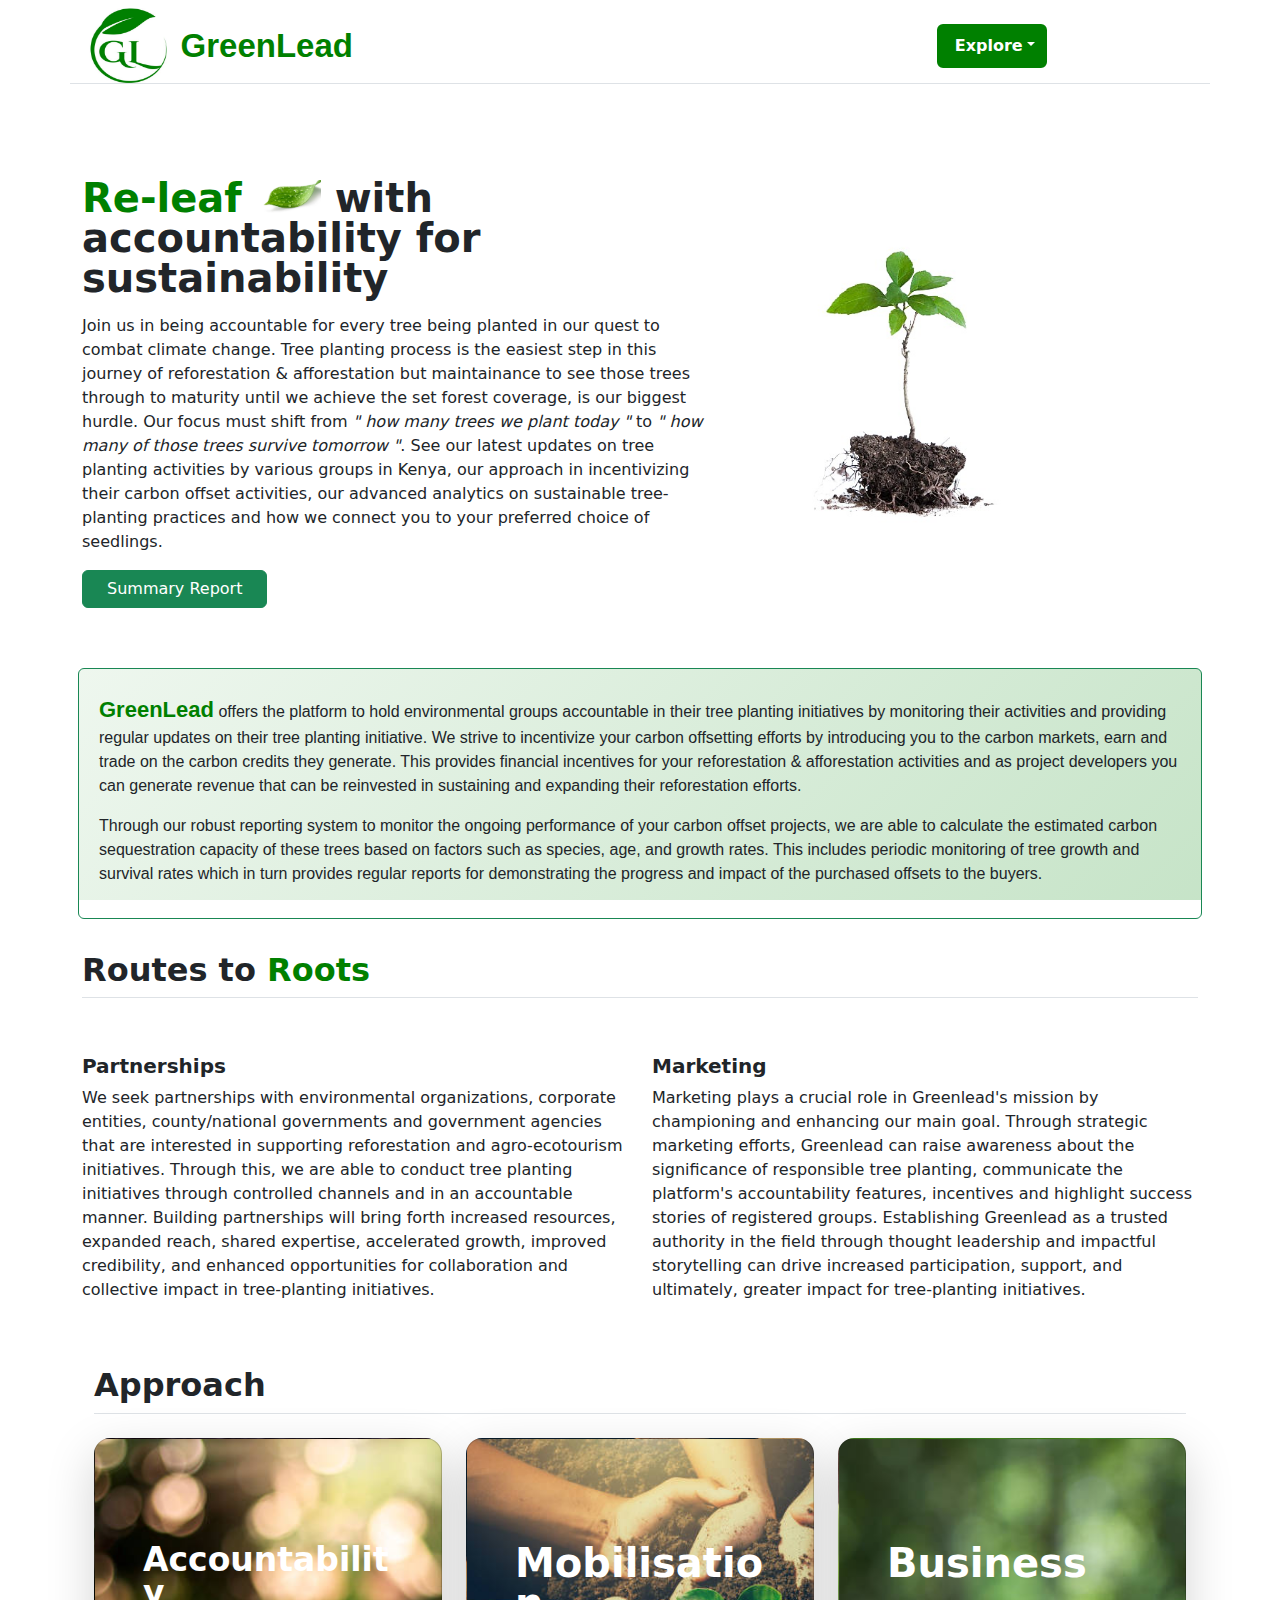
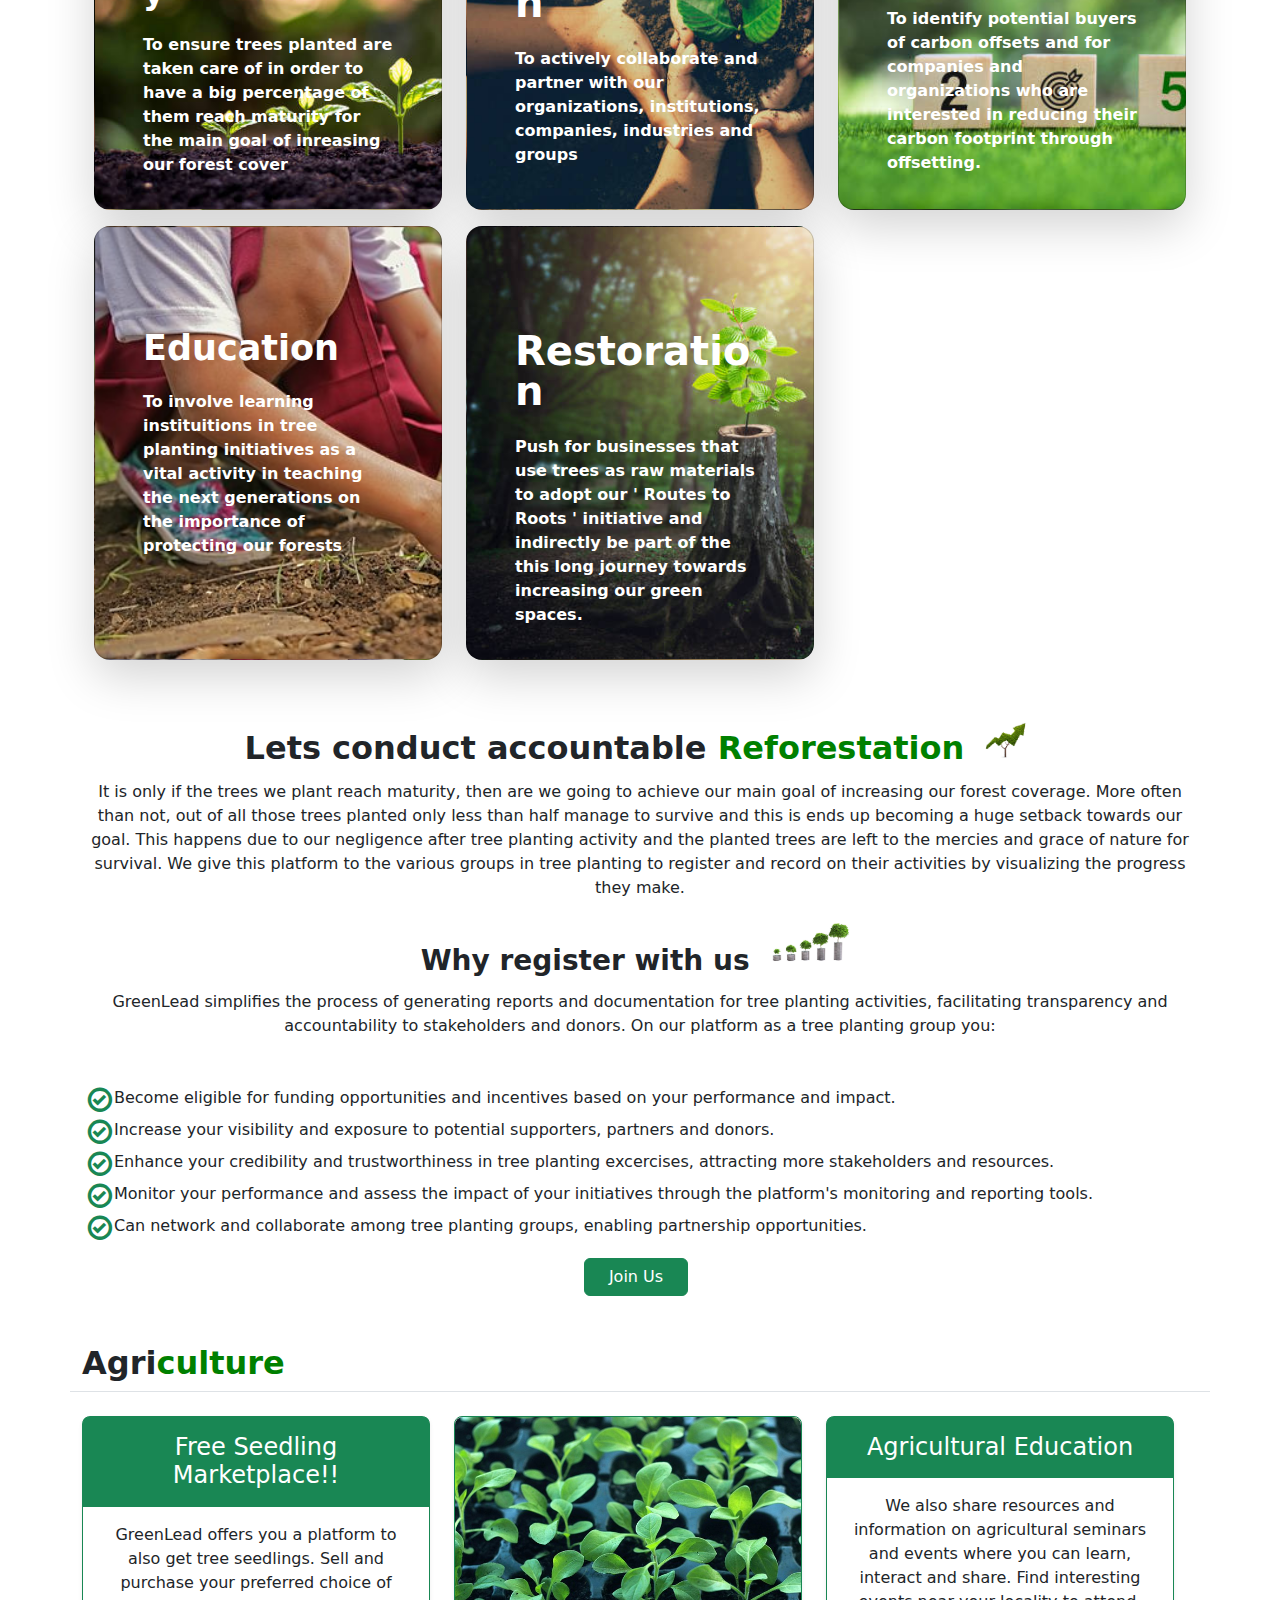
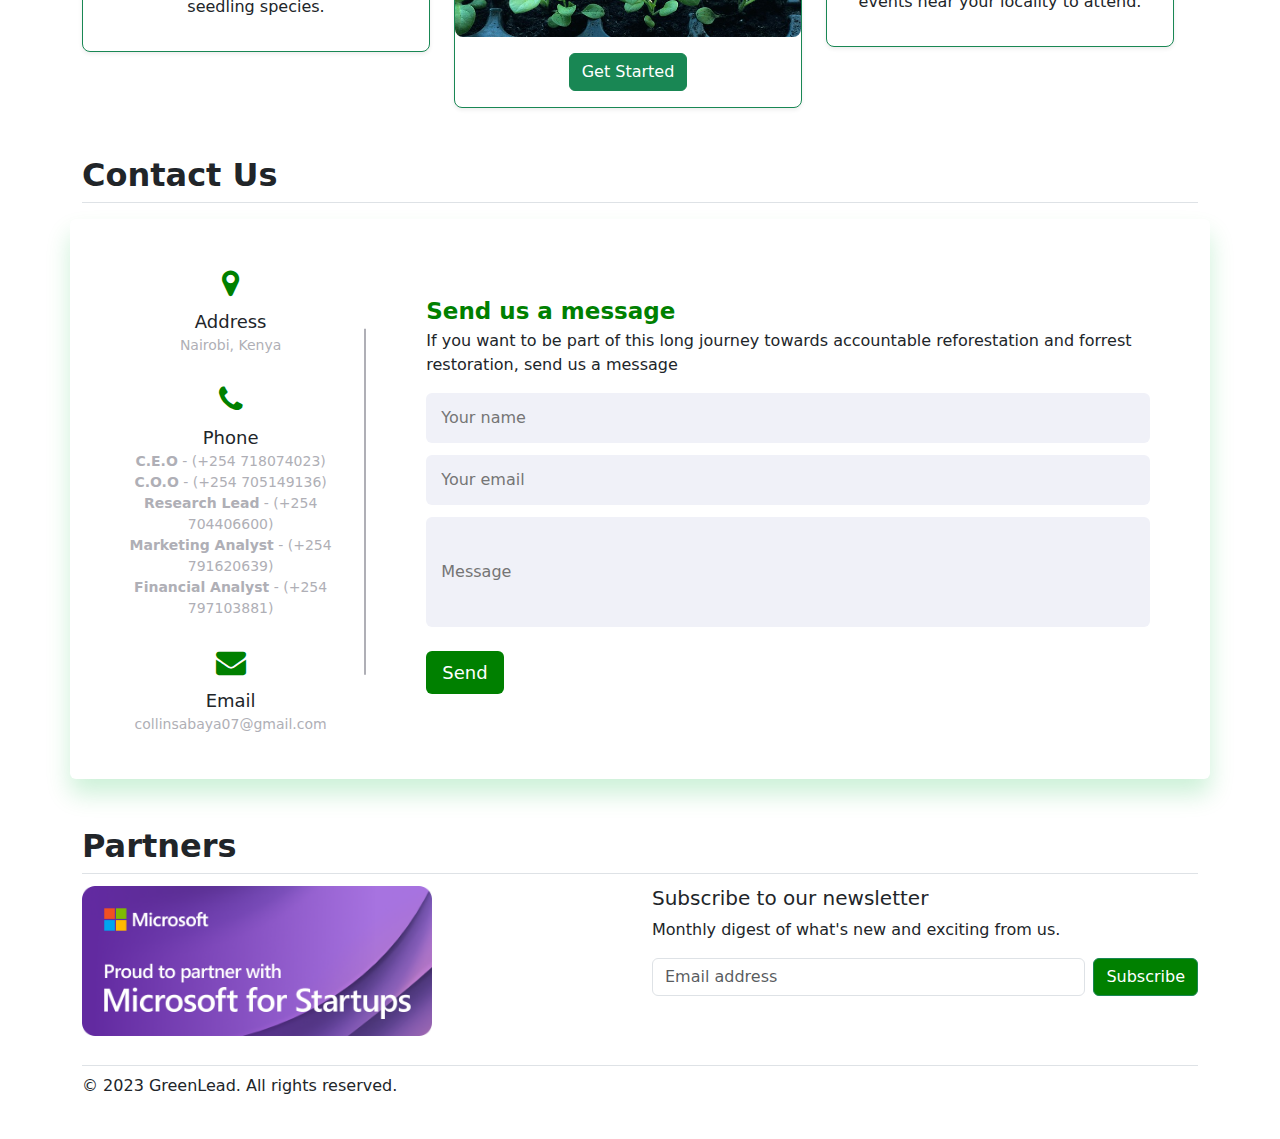
==== index.html @ 0a277303 "farmers section" ====
<!DOCTYPE html>
<html lang="en">
<head>
    <meta charset="UTF-8">
    <meta http-equiv="X-UA-Compatible" content="IE=edge">
    <meta name="viewport" content="width=device-width, initial-scale=1.0">
    <title> Green Space </title>
    <link href="index.css" rel="stylesheet">
    <link href="https://cdn.jsdelivr.net/npm/bootstrap@5.3.0-alpha1/dist/css/bootstrap.min.css" rel="stylesheet" >
    <link href='https://unpkg.com/boxicons@2.1.4/css/boxicons.min.css' rel='stylesheet'>
    <link rel="stylesheet" href="https://cdnjs.cloudflare.com/ajax/libs/font-awesome/4.7.0/css/font-awesome.min.css">
   

   
</head>
<body>
      
      <main>

         <!-- Navigation bar -->
         <nav class="navbar navbar-expand-lg" id="navigation" >
            <div class="container border-bottom">
              <a href="index.html" class="d-flex align-items-center col-md-3 mb-2 mb-md-0 text-dark text-decoration-none">
                <img src="img/greenlg1.jpg" alt="" class="bi me-2" width="85" height="75" role="img" >
              <span id="logo" class="">GreenLead</span>
            </a>
              
              <button style="color: green;" class="navbar-toggler" type="button" data-bs-toggle="collapse" data-bs-target="#navbarColor02" aria-controls="navbarColor02" aria-expanded="false" aria-label="Toggle navigation">
                <span  class="navbar-toggler-icon"></span>
              </button>
              <div class="container-fluid" >
                <div class="row">
                    <div class="col-8"></div>
    
                    <div class="col-4 navbar-collapse collapse"  id="navbarColor02">

  
                      
                      <ul class="nav nav-pills">
                        <li class="nav-item dropdown">
                          <a class="nav-link dropdown-toggle show " id="drop" data-bs-toggle="dropdown" href="#" role="button" aria-haspopup="true" aria-expanded="true">Explore</a>
                          <div id="glass" class="dropdown-menu hide" data-popper-placement="bottom-start" style="position: absolute; inset: 0px auto auto 0px; margin: 0px; transform: translate(0px, 42px); width: 200px;">
                            
                            <a class="dropdown-item" href="html/register.html">Register</a>
                            <a class="dropdown-item" href="html/login.html">Login</a>
                            
                            <a class="dropdown-item" href="html/about.html">About Us</a>
                            <a class="dropdown-item" href="html/farmers.html">Farmers' Corner</a>
                            <div class="dropdown-divider"></div>
                            <h6 id="tree">Tree planting initiative</h6>
                            <a class="dropdown-item" href="html/main.html">Project GreenLead</a>
                          </div>
                        </li>
                      </ul>
                    </div>
                </div>
               
              </div>
              
            </div>
          </nav>
    


        <!-- hero -->

        <div style="background-color: white;" id="hero" class="container col-xxl-12 mt-3">
            <div class="row flex-lg-row-reverse align-items-center g-5 py-5">
              <div class="col-10 col-sm-8 col-lg-5">
                <img src="img/tree14-removebg-preview.jpg" class="d-block mx-lg-auto img-fluid" alt="" width="800" height="750" loading="lazy">
              </div>
              <div class="col-lg-7">
                  <h1 class=" fw-bold lh-1 mb-3"> 
                    <span class="releaf">Re-leaf</span>  <img src="img/leaff.jpg" alt="" class="bi mt-4" width="65" height="37" role="img" > with accountability for sustainability
                  </h1>
                <p >Join us in being accountable for every tree being planted in our quest to combat climate change.
                   Tree planting process is the easiest step in this journey of reforestation & afforestation but maintainance to see those trees through to maturity until
                   we achieve the set forest coverage, is our biggest hurdle. Our focus must shift from <i>" how many trees we plant today "</i> to 
                   <i>" how many of those trees survive tomorrow "</i>. See our latest updates on tree planting activities by various groups in Kenya, 
                   our approach in incentivizing their carbon offset activities, our advanced analytics on sustainable tree-planting practices and how we connect you to your preferred choice of seedlings.</p>
                <div class="d-grid gap-2 d-md-flex justify-content-md-start">
                  <a class="btn btn-success px-4 me-md-2" href="html/main.html">Summary Report</a>
                  
                </div>
                
              </div>
            </div>
          </div>

          
          <div  class="container col-xxl-12 mt-1">
            <div class="row py-3 g-2">
              <div id="wave" class="card border-success mb-3">               
                <div class="card-body">
                  <h4 id="title" class="card-title mb-2"></h4>
                  <p> <span class=" fw-bold releaf1">GreenLead</span> offers the platform to hold environmental groups accountable in their tree planting initiatives by monitoring
                    their activities and providing regular updates on their tree planting initiative. We strive to incentivize your carbon offsetting efforts by introducing you to the carbon markets, 
                    earn and trade on the carbon credits they generate. This provides financial incentives for your reforestation & afforestation activities and as project developers you can generate 
                    revenue that can be reinvested in sustaining and expanding their reforestation efforts.
                     
                  </p>
                  <p>Through our robust reporting system to monitor the ongoing performance of your carbon offset projects, we are able to calculate the estimated carbon sequestration capacity of these trees based on factors such as species, age, and growth rates.
                    This includes periodic monitoring of tree growth and survival rates which in turn provides regular reports for demonstrating the progress and impact of the purchased offsets to the buyers.
                  </p>
                </div>
              </div>
            </div>
          </div>


          <!-- Roots to Routes -->

          <div class="container " id="hanging-icons">
            <h2  class="pb-2 border-bottom fw-bold">Routes to <span class="root">Roots</span></h2>
            <div class="row g-4 py-5">

              <div class="col-6 align-items-start">
                <div>
                  <h3 class="fs-5 fw-bold">Partnerships</h3>
                  <p>We seek partnerships with environmental organizations, corporate entities, county/national governments and government agencies that are interested in supporting reforestation and agro-ecotourism initiatives.
                    Through this, we are able to conduct tree planting initiatives through controlled channels and in an accountable manner. 
                    Building partnerships will bring forth increased resources, expanded reach, shared expertise, accelerated growth, improved credibility, and enhanced opportunities for collaboration and collective impact in tree-planting initiatives. 
                  </p>                 
                </div>
              </div>

              <div class="col-6 align-items-start">
                <div>
                  <h3 class="fs-5 fw-bold">Marketing</h3>
                  <p>
                    Marketing plays a crucial role in Greenlead's mission by championing and enhancing our main goal. 
                    Through strategic marketing efforts, Greenlead can raise awareness about the significance of responsible tree planting, 
                    communicate the platform's accountability features, incentives and highlight success stories of registered groups.
                    Establishing Greenlead as a trusted authority in the field through thought leadership and impactful storytelling 
                    can drive increased participation, support, and ultimately, greater impact for tree-planting initiatives.
                  </p>
                </div>
              </div>


            </div>
          </div>



          <div class="container px-4 " id="custom-cards">
            <h2  class="pb-2 border-bottom fw-bold">Approach</h2>    
            <div class="row row-cols-1 row-cols-lg-3 align-items-stretch g-4 py-3">
              <div class="col">
                <div id="image1" class="card card-cover h-100 overflow-hidden text-bg-dark rounded-4 shadow-lg" >
                  <div class="d-flex flex-column h-100 p-5 pb-3 text-white text-shadow-1">
                    <h3 id="text1" class="pt-5 mt-2 mb-4 display-6 lh-1 fw-bold">Accountability</h3>
                    <p class="fw-bold">To ensure trees planted are taken care of in order to have a big percentage of them reach maturity for the main goal of inreasing our forest cover</p>
                  
                  </div>
                </div>
              </div>
        
              <div class="col">
                <div id="image2" class="card card-cover h-100  overflow-hidden text-bg-dark rounded-4 shadow-lg" >
                  <div class="d-flex flex-column h-100 p-5 pb-3 text-white text-shadow-1">
                    <h3  id="text" class="pt-5 mt-2 mb-4 display-6 lh-1 fw-bold">Mobilisation</h3>
                    <p class="fw-bold">To actively collaborate and partner with our organizations, institutions, companies, industries and groups</p>
                  </div>
                </div>
              </div>
        
              <div class="col">
                <div id="image3" class="card card-cover h-100 overflow-hidden text-bg-dark rounded-4 shadow-lg">
                  <div class="d-flex flex-column h-100 p-5 pb-3 text-shadow-1">
                    <h3 class="pt-5 mt-2 mb-4 display-6 lh-1 fw-bold">Business</h3>
                    <p class="fw-bold">To identify potential buyers of carbon offsets and for companies and organizations
                       who are interested in reducing their carbon footprint through offsetting.
                    </p>
                  </div>
                </div>
              </div>
            </div>
          </div>

          <div class="container px-4 " id="custom-cards">
            <div class="row row-cols-1 row-cols-lg-3 align-items-stretch g-4 ">
              <div class="col">
                <div id="image4" class="card card-cover h-100 overflow-hidden text-bg-dark rounded-4 shadow-lg" >
                  <div class="d-flex flex-column h-100 p-5 pb-3 text-white text-shadow-1">
                    <h3 style="font-size: 35px;" class="pt-5 mt-2 mb-4 display-6 lh-1 fw-bold">Education</h3>
                    <p  class="fw-bold">To involve learning instituitions in tree planting initiatives as a vital activity in teaching
                      the next generations on the importance of protecting our forests
                    </p>
                  </div>
                </div>
              </div>
        
              <div class="col">
                <div id="image5" class="card card-cover h-100  overflow-hidden text-bg-dark rounded-4 shadow-lg" >
                  <div class="d-flex flex-column h-100 p-5 pb-3 text-white text-shadow-1">
                    <h3  id="text" class="pt-5 mt-2 mb-4 display-6 lh-1 fw-bold">Restoration</h3>
                    <p class="fw-bold">Push for businesses that use trees as raw materials to adopt our ' Routes to Roots ' initiative and indirectly be part of the this long journey towards
                      increasing our green spaces.</p>
                  </div>
                </div>
              </div>
            </div>
          </div>

          <!-- How it Works -->
          <div style="background-color: white;" id="hero" class="container col-xxl-8 mt-2">
            <div class="row flex-lg-row-reverse align-items-center g-5 py-5">
              <div id="reforest" class="col-lg-12">
                <h2 class=" fw-bold lh-1 mb-3"> 
                     Lets conduct accountable <span class="releaf">Reforestation</span>  <img src="img/grow2.jpg" alt="" class="bi " width="60" height="47" role="img" >
                </h2>
                <p >
                  It is only if the trees we plant reach maturity, then are we going to achieve our main goal of increasing our forest coverage. More often than not, out of all those trees planted
                  only less than half manage to survive and this is ends up becoming a huge setback towards our goal. This happens due to our negligence after tree planting activity and the planted trees are left
                  to the mercies and grace of nature for survival. We give this platform to the various groups in tree planting to register and record on their activities by visualizing the progress they make.
                  
                </p> 

                <h3 class=" fw-bold lh-1 mb-3"> 
                  Why register with us<span class="releaf"></span>  <img src="img/money12.jpg" alt="" class="bi " width="100" height="57" role="img" >
               </h3>

                <p>
                  GreenLead simplifies the process of generating reports and documentation for tree planting activities, facilitating transparency and accountability to stakeholders and donors. On our platform as a tree planting group you:
                  <ul class="list-unstyled text-center mt-5">
                    <li class="d-flex m-1"><i class='bx bx-check-circle fs-3 fw-bold text-success'></i> Become eligible for funding opportunities and incentives based on your performance and impact.</li>
                    <li class="d-flex m-1"><i class='bx bx-check-circle fs-3 fw-bold text-success'></i> Increase your visibility and exposure to potential supporters, partners and donors.</li>
                    <li class="d-flex m-1"><i class='bx bx-check-circle fs-3 fw-bold text-success'></i> Enhance your credibility and trustworthiness in tree planting excercises, attracting more stakeholders and resources.</li>
                    <li class="d-flex m-1"><i class='bx bx-check-circle fs-3 fw-bold text-success'></i> Monitor your performance and assess the impact of your initiatives through the platform's monitoring and reporting tools.</li>
                    <li class="d-flex m-1"><i class='bx bx-check-circle fs-3 fw-bold text-success'></i> Can network and collaborate among tree planting groups, enabling partnership opportunities.</li>
                  </ul>
                </p>
                <div class="d-grid gap-2 d-md-flex justify-content-md-center">
                  <a class="btn btn-success px-4 me-md-2" href="html/main.html">Join Us</a>    
                </div>
              </div>
              <!-- <div class="col-10 col-sm-8 col-lg-5">
                <img src="assets/save5.jpg" class="d-block mx-lg-auto img-fluid" alt="" width="900" height="800" >
              </div> -->
            </div>
          </div>


          <div class="container">
            <div class="row">
              <h2  class="pb-2 border-bottom fw-bold">Agri<span class="root">culture</span></h2>  
              <div class="row row-cols-1 row-cols-md-3 mb-3 text-center mt-2 py-2">
                <div class="col">
                  <div class="card mb-4 rounded-3 shadow-sm border-success">
                    <div class="card-header py-3 text-bg-success border-success">
                      <h4 class="my-0 fw-normal">Free Seedling Marketplace!!</h4>
                    </div>
                    <div class="card-body">
                      <p>GreenLead offers you a platform to also get tree seedlings. Sell and purchase your preferred choice of seedling species.
                      </p>
                    </div>
                  </div>
                </div>
                <div class="col">
                  
                  <div class="card mb-4 rounded-3 shadow-sm border-success" >
                    <img src="img/sell3.jpg" class="  rounded-3" alt="" height="220px" loading="lazy">
                    <div class="card-body">
                      
                      <a href="{% url 'farmer' %}" class="btn btn-success">Get Started</a>
                    </div>
                  </div>
                  
                </div>
                <div class="col">
                  <div class="card mb-4 rounded-3 shadow-sm border-success">
                    <div class="card-header py-3 text-bg-success border-success">
                      <h4 class="my-0 fw-normal">Agricultural Education</h4>
                    </div>
                    <div class="card-body">
                      
                      <p>
                        We also share resources and information on agricultural seminars and events where
                        you can learn, interact and share. Find interesting events near your locality to attend.
                      </p>
                    </div>
                  </div>
                </div>
              </div>
            </div>
          </div>

          <div class="container">
            <h2  class="pb-2 border-bottom fw-bold">Contact Us</h2>
          </div>


          <div id="container" class="container mt-3 mb-5">
            
            <div class="content">
              <div class="left-side">
                <div class="address details">
                  <i class="fa fa-map-marker"></i>
                  <div class="topic">Address</div>
                  <div class="text-one">Nairobi, Kenya</div>
                </div>
                <div class="phone details">
                  <i class="fa fa-phone"></i>
                  <div class="topic">Phone</div>
                  <div class="text-one"><span class="fw-bold">C.E.O</span> - (+254 718074023)</div>
                  <div class="text-one"><span class="fw-bold">C.O.O</span> - (+254 705149136)</div>
                  <div class="text-one"><span class="fw-bold">Research Lead</span> - (+254 704406600)</div>
                  <div class="text-one"><span class="fw-bold">Marketing Analyst</span> - (+254 791620639)</div>
                  <div class="text-one"><span class="fw-bold">Financial Analyst</span> - (+254 797103881)</div>
                </div>
                <div class="email details"> 
                  <i class="fa fa-envelope"></i>
                  <div class="topic">Email</div>
                  <div class="text-one">collinsabaya07@gmail.com</div>
                </div>
              </div>
              <div class="right-side" >
                <div class="topic-text">Send us a message</div>
                <p>If you want to be part of this long journey towards accountable reforestation and forrest restoration,
                  send us a message
                </p>
              <form action="#">
                <div class="input-box">
                  <input type="text" placeholder="Your name">
                </div>
                <div class="input-box">
                  <input type="email" placeholder="Your email">
                </div>
                <div class="input-box message-box">
                  <input type="text" placeholder="Message ">
                </div>
                <div class="button">
                  <input type="button" value="Send" >
                </div>
              </form>
            </div>
            </div>
          </div>



          <!-- Footer -->

            
          <div class="container">
            <h2  class="pb-2 border-bottom fw-bold">Partners</h2>

            <footer class="py-1">
              <div class="row">
                <div class="col-6 mb-3">
                  <img src="img/MS_Startups_Celebration_Badge_Dark.png" alt="" class="img-fluid bi me-2"  role="img" width="350px" height="220px">
                </div>
          
                <div class="col-6 mb-3">
                  <form>
                    <h5>Subscribe to our newsletter</h5>
                    <p>Monthly digest of what's new and exciting from us.</p>
                    <div class="d-flex flex-column flex-sm-row w-100 gap-2">
                      <label for="newsletter1" class="visually-hidden">Email address</label>
                      <input id="newsletter1" type="text" class="form-control" placeholder="Email address">
                      <button id="subscribe" class="btn btn-success" type="button">Subscribe</button>
                    </div>
                  </form>
                </div>
          
              
          
                
              </div>
          
              <div class="d-flex flex-column flex-sm-row justify-content-between py-2 my-2 border-top">
                <p>&copy; 2023 GreenLead. All rights reserved.</p>
                <ul class="list-unstyled d-flex">
                  <li class="ms-3"><a class="link-body-emphasis" href="#"><svg class="bi" width="24" height="24"><use xlink:href="#twitter"/></svg></a></li>
                  <li class="ms-3"><a class="link-body-emphasis" href="#"><svg class="bi" width="24" height="24"><use xlink:href="#instagram"/></svg></a></li>
                  <li class="ms-3"><a class="link-body-emphasis" href="#"><svg class="bi" width="24" height="24"><use xlink:href="#facebook"/></svg></a></li>
                </ul>
              </div>
            </footer>

          </div>

        

          


      </main>
     
      <script src="https://cdn.jsdelivr.net/npm/bootstrap@5.3.0-alpha1/dist/js/bootstrap.bundle.min.js" ></script>
    <script src="index.js"></script>
</body>
</html>
---- index.css ----
.bd-placeholder-img {
    font-size: 1.125rem;
    text-anchor: middle;
    -webkit-user-select: none;
    -moz-user-select: none;
    user-select: none;
  }

  @media (min-width: 768px) {
    .bd-placeholder-img-lg {
      font-size: 3.5rem;
    }
  }

  .b-example-divider {
    height: 1rem;
    background-color: rgba(0, 0, 0, .1);
    border: solid rgba(0, 0, 0, .15);
    border-width: 1px 0;
    box-shadow: inset 0 .5em 1.5em rgba(0, 0, 0, .1), inset 0 .125em .5em rgba(0, 0, 0, .15);
  }

  .b-example-vr {
    flex-shrink: 0;
    width: 1.5rem;
    height: 100vh;
  }

  .bi {
    vertical-align: -.125em;
    fill: currentColor;
  }

  .nav-scroller {
    position: relative;
    z-index: 2;
    height: 2.75rem;
    overflow-y: hidden;
  }

  .nav-scroller .nav {
    display: flex;
    flex-wrap: nowrap;
    padding-bottom: 1rem;
    margin-top: -1px;
    overflow-x: auto;
    text-align: center;
    white-space: nowrap;
    -webkit-overflow-scrolling: touch;
  }

  #logo{
    color: #008000;
    font-weight: bolder;
    margin-left: 2%;
    font-size: 33px;
    font-family: 'Lucida Sans', 'Lucida Sans Regular', 'Lucida Grande', 'Lucida Sans Unicode', Geneva, Verdana, sans-serif;
  }




  /* Extra CSS */

  .form-control-dark {
    border-color: var(--bs-gray);
  }
  .form-control-dark:focus {
    border-color: #fff;
    box-shadow: 0 0 0 .25rem rgba(255, 255, 255, .25);
  }
  
  .text-small {
    font-size: 85%;
  }
  
  .dropdown-toggle {
    outline: 0;
  }


  /* Hero section */

  .bd-placeholder-img {
    font-size: 1.125rem;
    text-anchor: middle;
    -webkit-user-select: none;
    -moz-user-select: none;
    user-select: none;
  }

  @media (min-width: 768px) {
    .bd-placeholder-img-lg {
      font-size: 3.5rem;
    }
  }

  .b-example-divider {
    height: 3rem;
    background-color: rgba(0, 0, 0, .1);
    border: solid rgba(0, 0, 0, .15);
    border-width: 1px 0;
    box-shadow: inset 0 .5em 1.5em rgba(0, 0, 0, .1), inset 0 .125em .5em rgba(0, 0, 0, .15);
  }

  .b-example-vr {
    flex-shrink: 0;
    width: 1.5rem;
    height: 100vh;
  }

  .bi {
    vertical-align: -.125em;
    fill: currentColor;
  }

  .nav-scroller {
    position: relative;
    z-index: 2;
    height: 2.75rem;
    overflow-y: hidden;
  }

  .nav-scroller .nav {
    display: flex;
    flex-wrap: nowrap;
    padding-bottom: 1rem;
    margin-top: -1px;
    overflow-x: auto;
    text-align: center;
    white-space: nowrap;
    -webkit-overflow-scrolling: touch;
  }
  #hero{
    background-color: rgb(252, 252, 252) ;
  }
  .releaf{
    color: green;
  }

  #title{
    text-decoration-line: underline ;
    text-decoration-color: green;
  }

  .releaf1{
    color: green;
    font-size: 22px;
  }




  /* Wave */

  #wave {
    margin: auto;
    font-family: -apple-system, BlinkMacSystemFont, sans-serif;
    overflow: auto;
    background: linear-gradient(315deg, #cadecb 3%, white 38%, #b2dab4 68%, white 98%);
    animation: gradient 10s ease infinite;
    background-size: 400% 400%;
    background-attachment: fixed;
}

@keyframes gradient {
    0% {
        background-position: 0% 0%;
    }
    50% {
        background-position: 100% 100%;
    }
    100% {
        background-position: 0% 0%;
    }
}

.wave {
    background: rgb(255 255 255 / 25%);
    border-radius: 1000% 1000% 0 0;
    position: fixed;
    width: 200%;
    height: 12em;
    animation: wave 10s -3s linear infinite;
    transform: translate3d(0, 0, 0);
    opacity: 0.8;
    bottom: 0;
    left: 0;
    z-index: -1;
}

.wave:nth-of-type(2) {
    bottom: -1.25em;
    animation: wave 18s linear reverse infinite;
    opacity: 0.8;
}

.wave:nth-of-type(3) {
    bottom: -2.5em;
    animation: wave 20s -1s reverse infinite;
    opacity: 0.9;
}

@keyframes wave {
    2% {
        transform: translateX(1);
    }

    25% {
        transform: translateX(-25%);
    }

    50% {
        transform: translateX(-50%);
    }

    75% {
        transform: translateX(-25%);
    }

    100% {
        transform: translateX(1);
    }
}


/* Cards */
#image1{
  background-image: url('img/account.jpg');
  background-size: cover;

}

#image2{
  background-image: url('img/responsible1.jpg');
  background-size: cover;

}
#image3{
  background-image: url('img/carbon5.jpg');
  background-size: cover;

}
#image4{
  background-image: url('img/kids.jpg');
  background-size: cover;
  

}
#image5{
  background-image: url('img/restore.jpg');
  background-size: cover;

}
#text1{
  color: white;
  font-size: 33px;
}
#reforest{
  text-align: center;
}



/* Toggle navbar */
#drop{
  border: 2px solid green;
  margin-left: 5%;
  min-width: 50px;
  color: white;
  background-color: green;
  font-weight: bold;
}
#glass > a{
  font-weight: bold;
 color: black;
}
#glass :hover{
  background-color: #119965;
  font-weight: bold;
  color: white;
}
#tree:hover{
  color: gray;
  background-color: white;
  font-weight: bold;
}
#tree{
  font-weight: bold;
  color: gray;
  text-decoration-style: 2px solid;
  text-decoration: 2px underline;
}



/* Routes to roots */
.root{
  color: green;
}



/* Contact form */

#container{
  width: 100%;
  background: #fff;
  border-radius: 6px;
  padding: 20px 60px 30px 40px;
  box-shadow: 0 15px 25px rgba(3, 187, 58, 0.2);
}
#container .content{
  display: flex;
  align-items: center;
  justify-content: space-between;
}
#container .content .left-side{
  width: 25%;
  height: 100%;
  display: flex;
  flex-direction: column;
  align-items: center;
  justify-content: center;
  margin-top: 15px;
  position: relative;
}
.content .left-side::before{
  content: '';
  position: absolute;
  height: 70%;
  width: 2px;
  right: -15px;
  top: 50%;
  transform: translateY(-50%);
  background: #afafb6;
}
.content .left-side .details{
  margin: 14px;
  text-align: center;
}
.content .left-side .details i{
  font-size: 30px;
  color: green;
  margin-bottom: 10px;
}
.content .left-side .details .topic{
  font-size: 18px;
  font-weight: 500;
}
.content .left-side .details .text-one,
.content .left-side .details .text-two{
  font-size: 14px;
  color: #afafb6;
}
#container .content .right-side{
  width: 75%;
  margin-left: 75px;
}
.content .right-side .topic-text{
  font-size: 23px;
  font-weight: 600;
  color: green;
}
.right-side .input-box{
  height: 50px;
  width: 100%;
  margin: 12px 0;
}
.right-side .input-box input,
.right-side .input-box textarea{
  height: 100%;
  width: 100%;
  border: none;
  outline: none;
  font-size: 16px;
  background: #F0F1F8;
  border-radius: 6px;
  padding: 0 15px;
  resize: none;
}
.right-side .message-box{
  min-height: 110px;
}
.right-side .input-box textarea{
  padding-top: 6px;
}
.right-side .button{
  display: inline-block;
  margin-top: 12px;
}
.right-side .button input[type="button"]{
  color: #fff;
  font-size: 18px;
  outline: none;
  border: none;
  padding: 8px 16px;
  border-radius: 6px;
  background: green;
  cursor: pointer;
  transition: all 0.3s ease;
}
.button input[type="button"]:hover{
  background: #5029bc;
}

@media (max-width: 950px) {
  #container{
    width: 90%;
    padding: 30px 40px 40px 35px ;
  }
  #container .content .right-side{
   width: 75%;
   margin-left: 55px;
}
}
@media (max-width: 600px) {
  #container{
    margin: 40px 0;
    margin-left: 5%;
    height: 100%;
  }
  #container .content{
    flex-direction: column-reverse;
  }
 #container .content .left-side{
   width: 100%;
   flex-direction: row;
   margin-top: 40px;
   justify-content: center;
   flex-wrap: wrap;
 }
 #container .content .left-side::before{
   display: none;
 }
 #container .content .right-side{
   width: 100%;
   margin-left: 0;
 }
}

/* footer */

#subscribe{
  background-color: green;
  
}


/* Greenlead page */
#statement{
  border: 1px solid green ;
  height: 300px;
  text-align: center;
  font-size: 20px;
  font-weight: bold;
  padding: 2%;
  box-shadow: rgb(139, 197, 139) 0px 30px 60px -4px inset, rgb(138, 190, 138) 0px 18px 36px -12px inset;
}
.specify{
  color: gold;
  font-weight: bold;
}
.specify1{
  color: rgb(153, 152, 152);
  font-weight: bold;
}
.releaf3{
  color: green;
  font-weight: bold;
}
.more-info{
  font-size: 23px;
  margin-top: 5%;
  text-align: center;
}




/* Media querries */
@media only screen and (max-width: 600px) {
  #nav-linking{
      margin-left: 0px;
      margin-top: 10%;
      
  }
  #drop{
      margin-left: 0px;
      margin-top: 10%;
      margin-bottom: 10%;
      
  }
  #hanging-icons{
    display: block;
  }

 


}
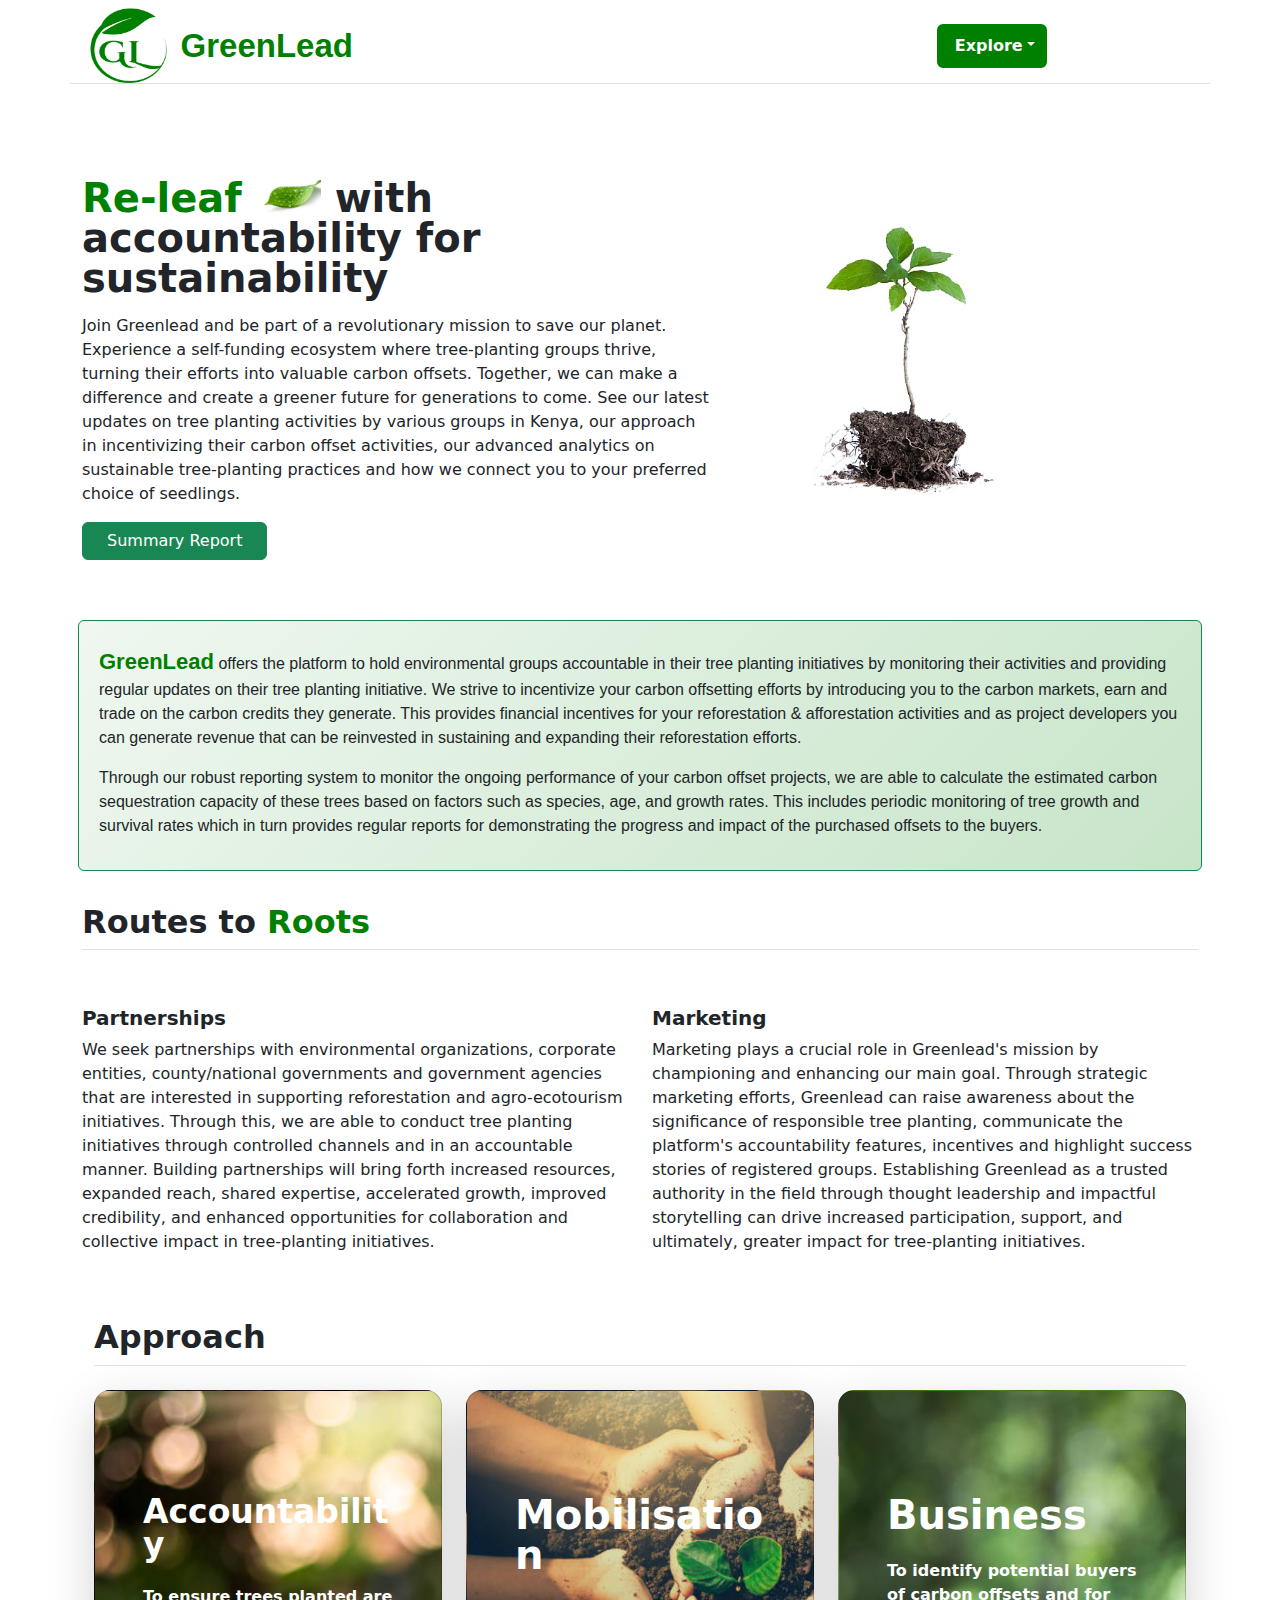
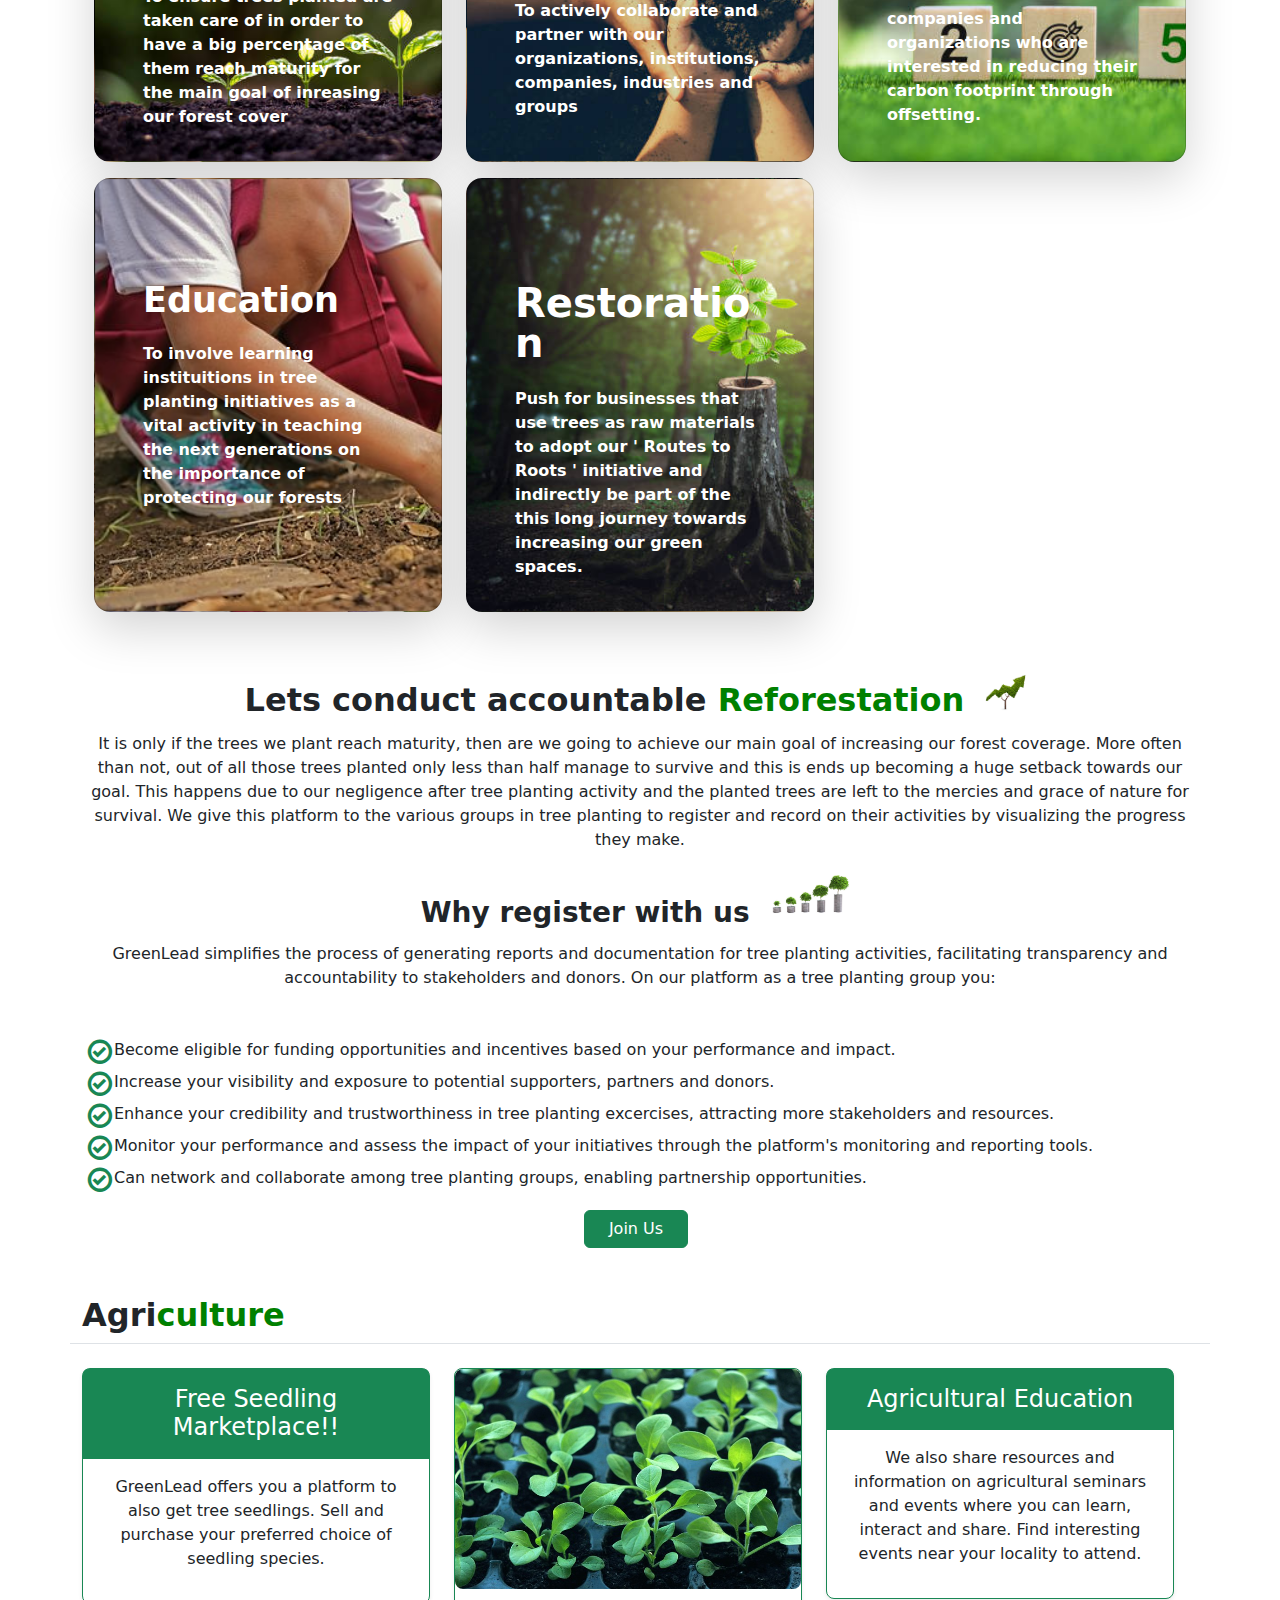
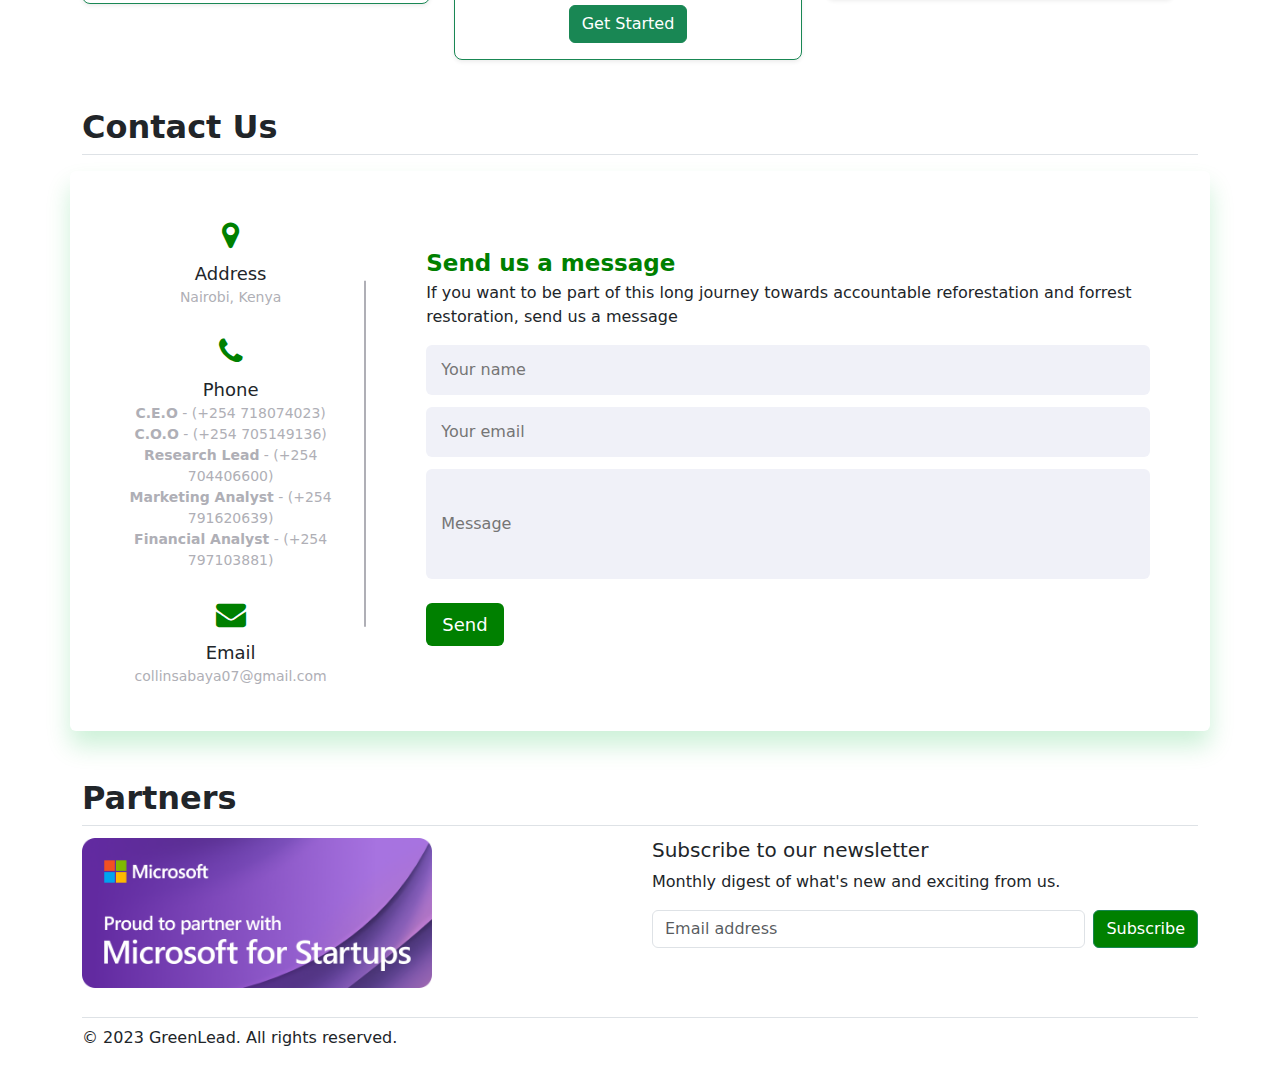
==== commit a369befc: "change hero section content" ====
--- a/index.html
+++ b/index.html
@@ -24,7 +24,7 @@
          <nav class="navbar navbar-expand-lg" id="navigation" >
             <div class="container border-bottom">
               <a href="index.html" class="d-flex align-items-center col-md-3 mb-2 mb-md-0 text-dark text-decoration-none">
-                <img src="img/greenlg1.jpg" alt="" class="bi me-2" width="85" height="75" role="img" >
+                <img id="logo-img" src="img/greenlg1.jpg" alt="" class="bi me-2" width="85" height="75" role="img" >
               <span id="logo" class="">GreenLead</span>
             </a>
               
@@ -76,11 +76,13 @@
                   <h1 class=" fw-bold lh-1 mb-3"> 
                     <span class="releaf">Re-leaf</span>  <img src="img/leaff.jpg" alt="" class="bi mt-4" width="65" height="37" role="img" > with accountability for sustainability
                   </h1>
-                <p >Join us in being accountable for every tree being planted in our quest to combat climate change.
-                   Tree planting process is the easiest step in this journey of reforestation & afforestation but maintainance to see those trees through to maturity until
-                   we achieve the set forest coverage, is our biggest hurdle. Our focus must shift from <i>" how many trees we plant today "</i> to 
-                   <i>" how many of those trees survive tomorrow "</i>. See our latest updates on tree planting activities by various groups in Kenya, 
-                   our approach in incentivizing their carbon offset activities, our advanced analytics on sustainable tree-planting practices and how we connect you to your preferred choice of seedlings.</p>
+                  <p >Join Greenlead and be part of a revolutionary mission to save our planet. Experience a self-funding ecosystem where
+                    tree-planting groups thrive, turning their efforts into valuable carbon offsets. 
+                    Together, we can make a difference and create a greener future for generations to come. 
+                     See our latest updates on tree planting activities by various groups in Kenya, 
+                     our approach in incentivizing their carbon offset activities, our advanced analytics on sustainable 
+                     tree-planting practices and how we connect you to your preferred choice of seedlings.
+                    </p>
                 <div class="d-grid gap-2 d-md-flex justify-content-md-start">
                   <a class="btn btn-success px-4 me-md-2" href="html/main.html">Summary Report</a>
                   
--- a/index.css
+++ b/index.css
@@ -446,6 +446,19 @@
   
 }
 
+   /* Media querries */
+   @media only screen and (max-width: 600px) {
+  
+    #logo{
+       font-size: 25px;
+   
+    }
+    #logo-img{
+     height: 55px;
+     width: 55px;
+    }
+}
+
 
 /* Greenlead page */
 #statement{
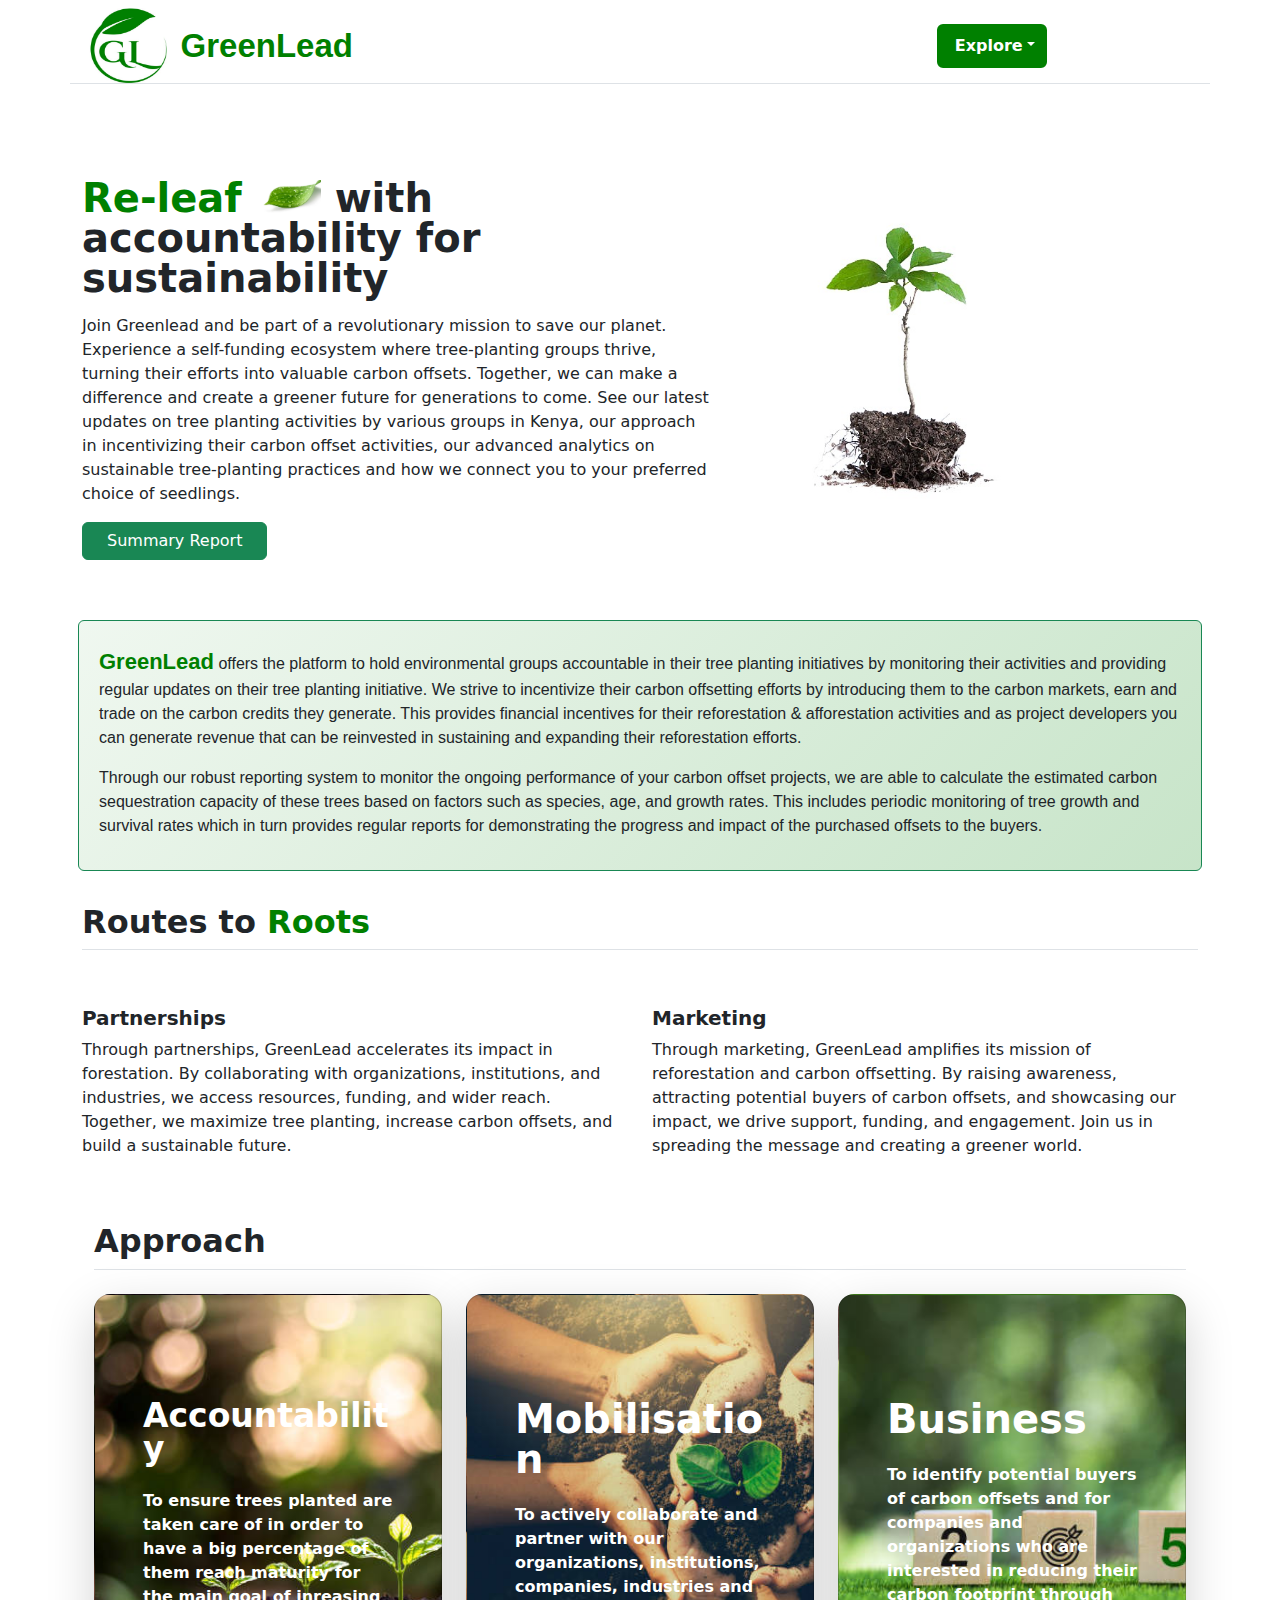
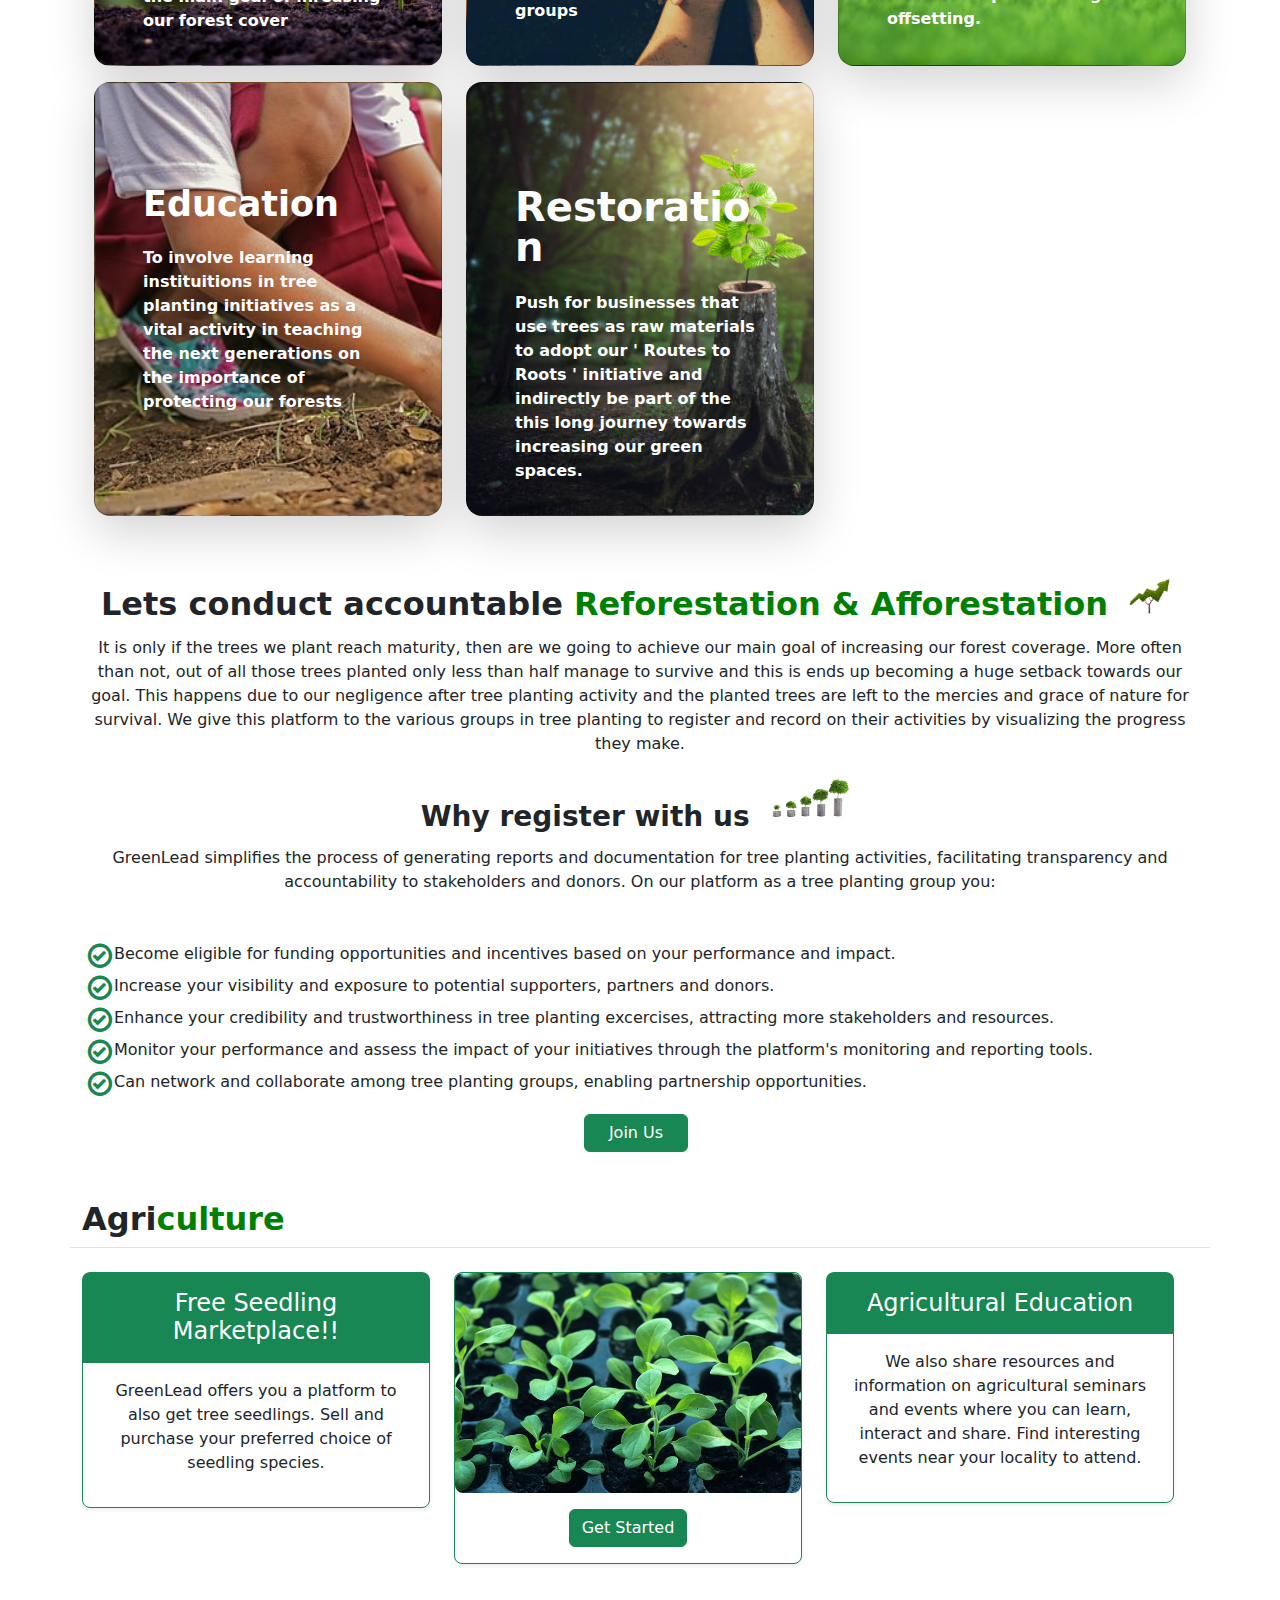
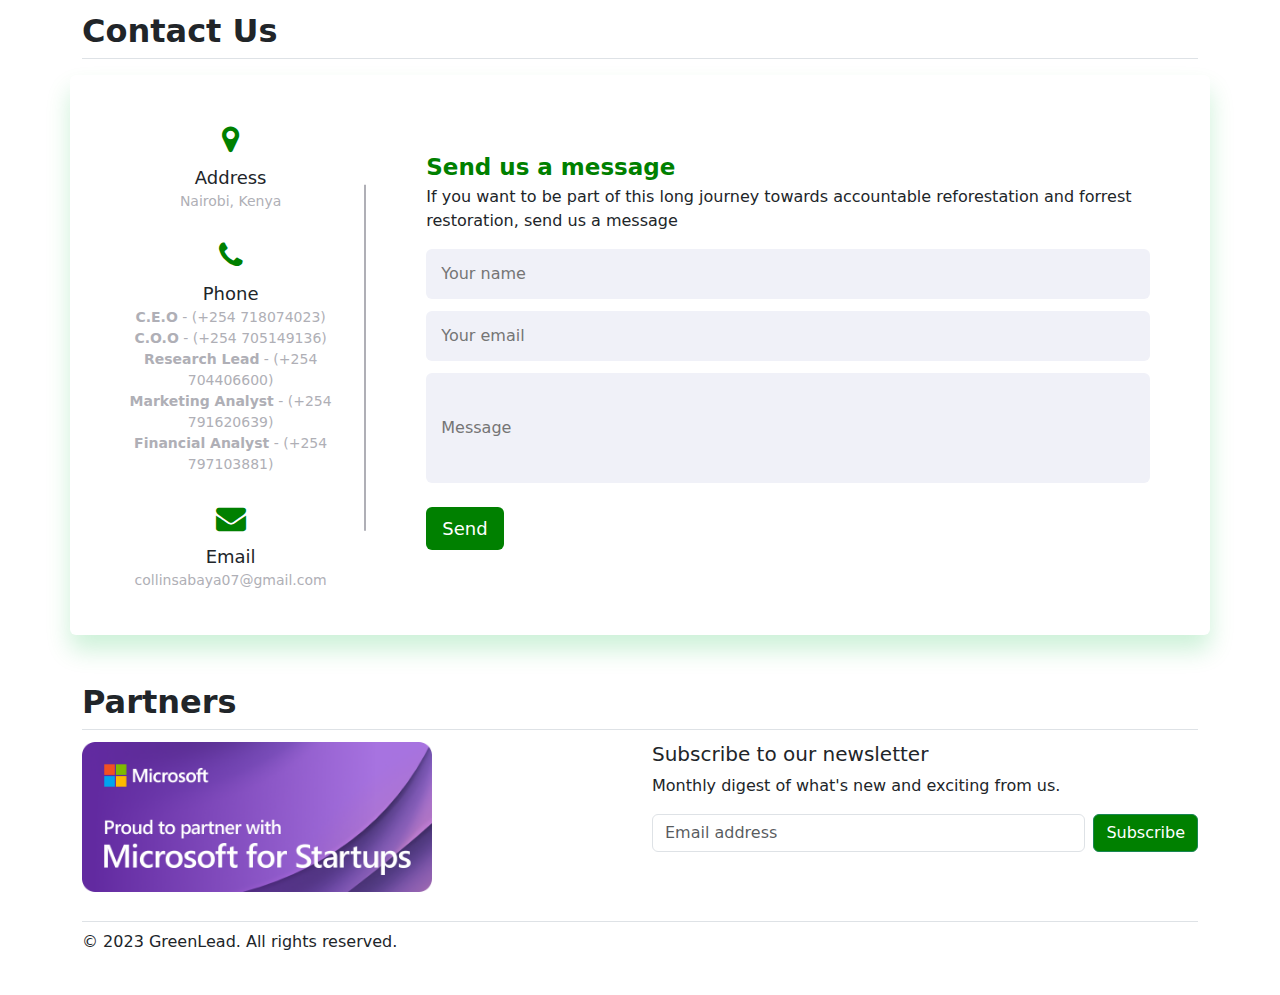
==== commit 3d6cfed2: "update page info" ====
--- a/index.html
+++ b/index.html
@@ -99,8 +99,8 @@
                 <div class="card-body">
                   <h4 id="title" class="card-title mb-2"></h4>
                   <p> <span class=" fw-bold releaf1">GreenLead</span> offers the platform to hold environmental groups accountable in their tree planting initiatives by monitoring
-                    their activities and providing regular updates on their tree planting initiative. We strive to incentivize your carbon offsetting efforts by introducing you to the carbon markets, 
-                    earn and trade on the carbon credits they generate. This provides financial incentives for your reforestation & afforestation activities and as project developers you can generate 
+                    their activities and providing regular updates on their tree planting initiative. We strive to incentivize their carbon offsetting efforts by introducing them to the carbon markets, 
+                    earn and trade on the carbon credits they generate. This provides financial incentives for their reforestation & afforestation activities and as project developers you can generate 
                     revenue that can be reinvested in sustaining and expanding their reforestation efforts.
                      
                   </p>
@@ -122,9 +122,8 @@
               <div class="col-6 align-items-start">
                 <div>
                   <h3 class="fs-5 fw-bold">Partnerships</h3>
-                  <p>We seek partnerships with environmental organizations, corporate entities, county/national governments and government agencies that are interested in supporting reforestation and agro-ecotourism initiatives.
-                    Through this, we are able to conduct tree planting initiatives through controlled channels and in an accountable manner. 
-                    Building partnerships will bring forth increased resources, expanded reach, shared expertise, accelerated growth, improved credibility, and enhanced opportunities for collaboration and collective impact in tree-planting initiatives. 
+                  <p>Through partnerships, GreenLead accelerates its impact in forestation. By collaborating with organizations, institutions, and industries, we access resources, funding, and wider reach. 
+                    Together, we maximize tree planting, increase carbon offsets, and build a sustainable future. 
                   </p>                 
                 </div>
               </div>
@@ -133,11 +132,8 @@
                 <div>
                   <h3 class="fs-5 fw-bold">Marketing</h3>
                   <p>
-                    Marketing plays a crucial role in Greenlead's mission by championing and enhancing our main goal. 
-                    Through strategic marketing efforts, Greenlead can raise awareness about the significance of responsible tree planting, 
-                    communicate the platform's accountability features, incentives and highlight success stories of registered groups.
-                    Establishing Greenlead as a trusted authority in the field through thought leadership and impactful storytelling 
-                    can drive increased participation, support, and ultimately, greater impact for tree-planting initiatives.
+                    Through marketing, GreenLead amplifies its mission of reforestation and carbon offsetting. By raising awareness, attracting potential buyers of carbon offsets,
+                    and showcasing our impact, we drive support, funding, and engagement. Join us in spreading the message and creating a greener world.
                   </p>
                 </div>
               </div>
@@ -213,7 +209,7 @@
             <div class="row flex-lg-row-reverse align-items-center g-5 py-5">
               <div id="reforest" class="col-lg-12">
                 <h2 class=" fw-bold lh-1 mb-3"> 
-                     Lets conduct accountable <span class="releaf">Reforestation</span>  <img src="img/grow2.jpg" alt="" class="bi " width="60" height="47" role="img" >
+                     Lets conduct accountable <span class="releaf">Reforestation & Afforestation</span>  <img src="img/grow2.jpg" alt="" class="bi " width="60" height="47" role="img" >
                 </h2>
                 <p >
                   It is only if the trees we plant reach maturity, then are we going to achieve our main goal of increasing our forest coverage. More often than not, out of all those trees planted
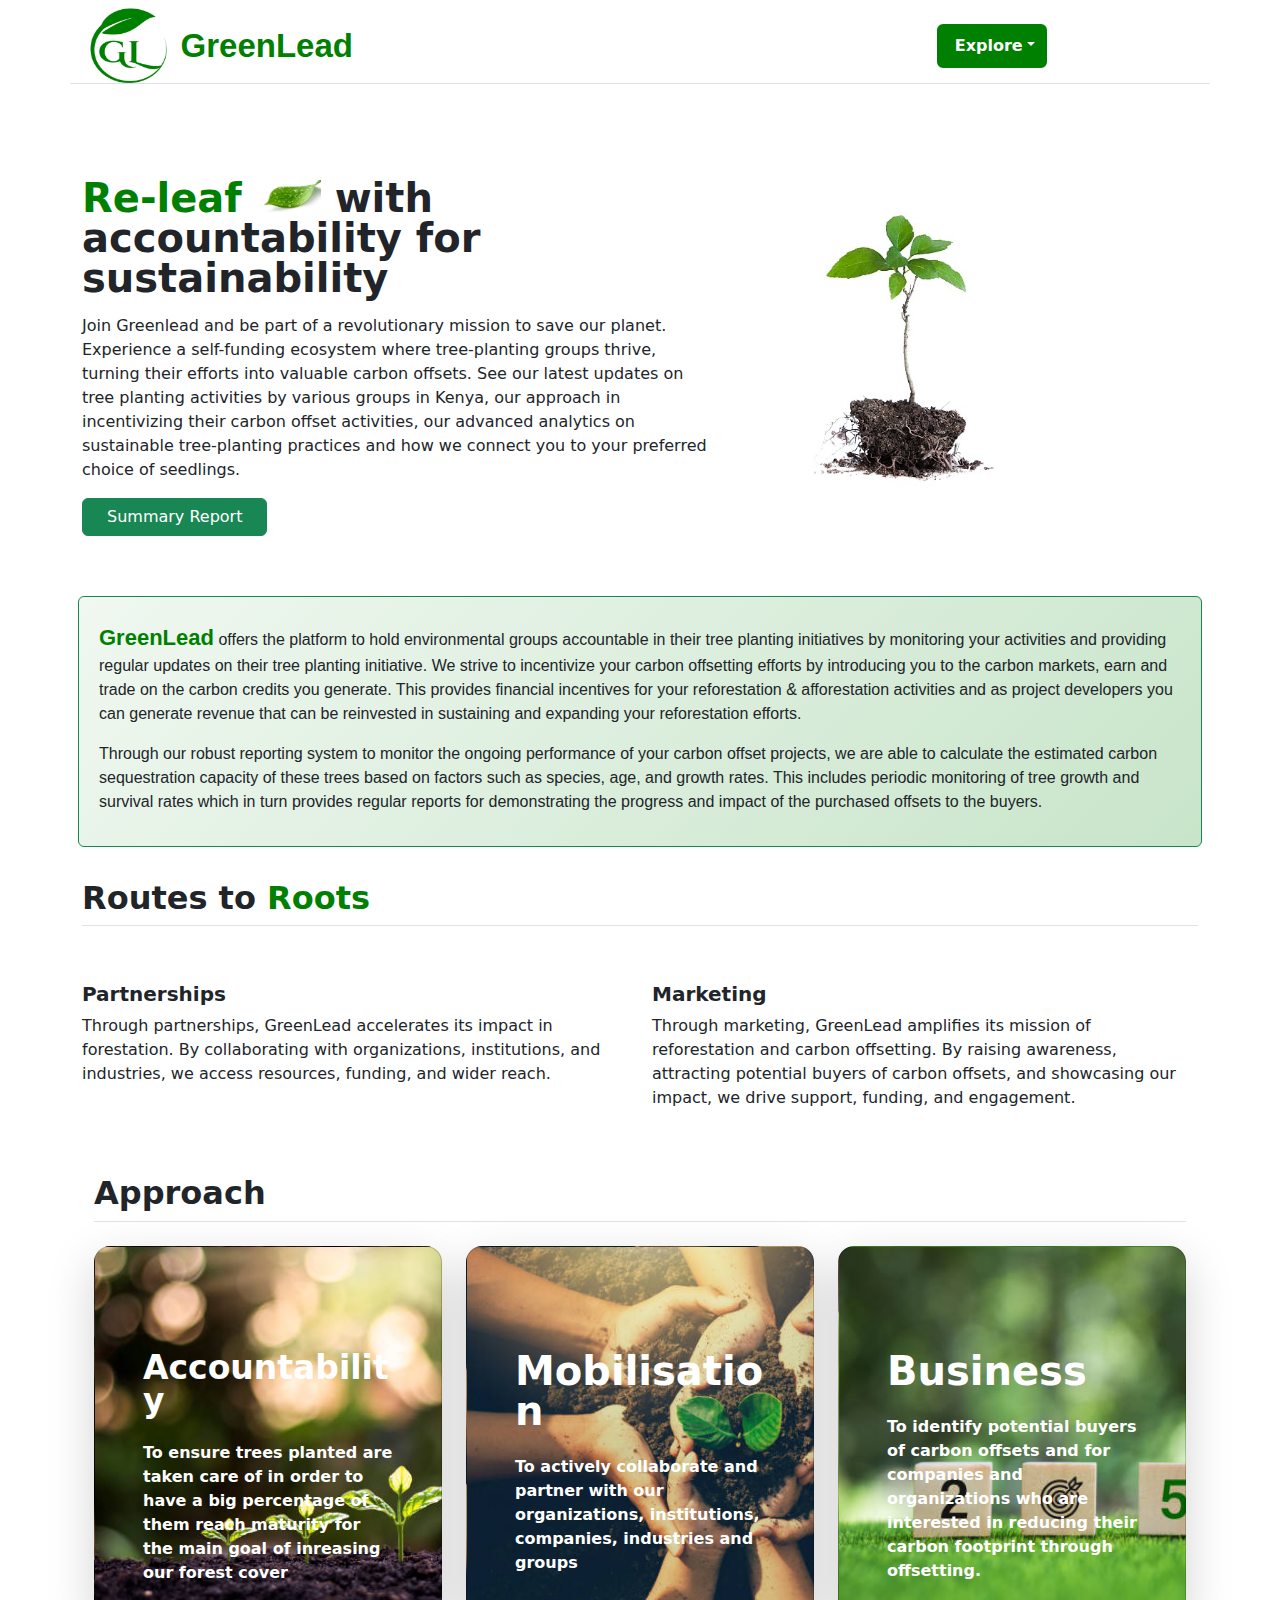
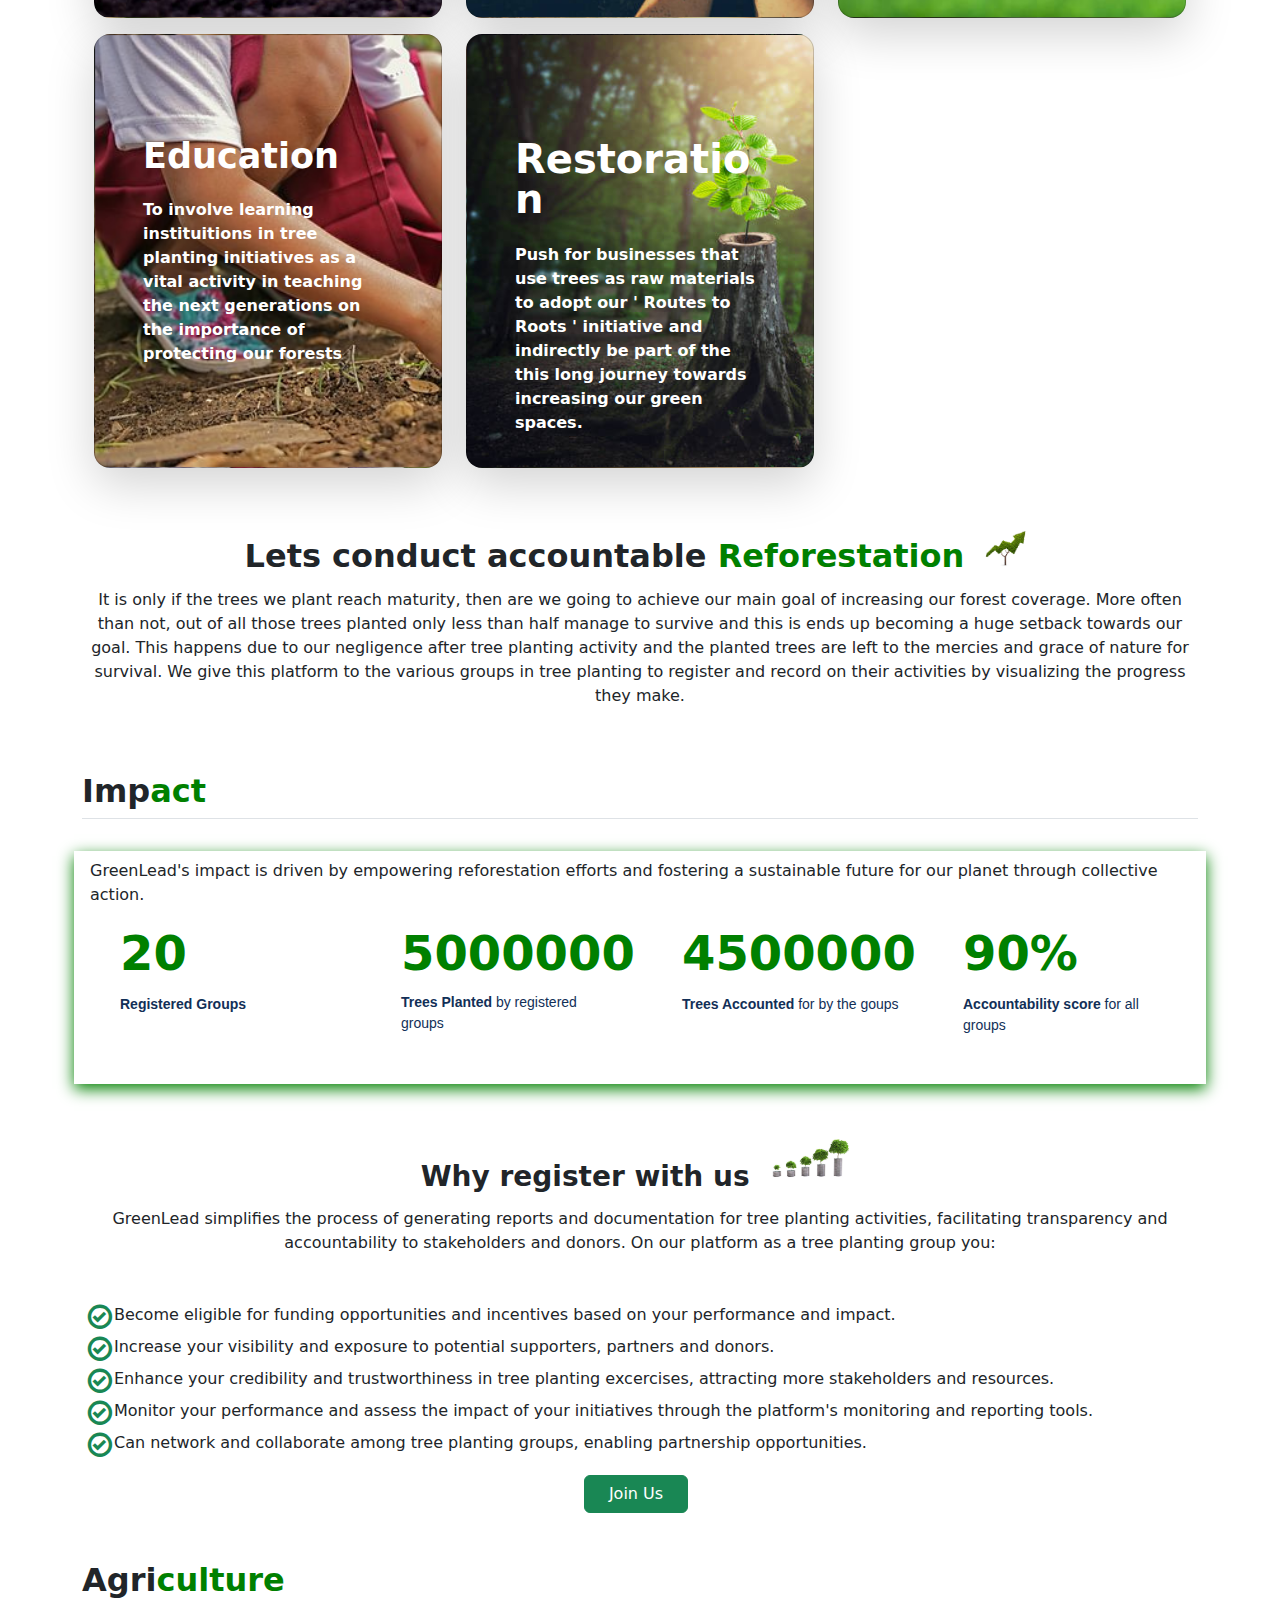
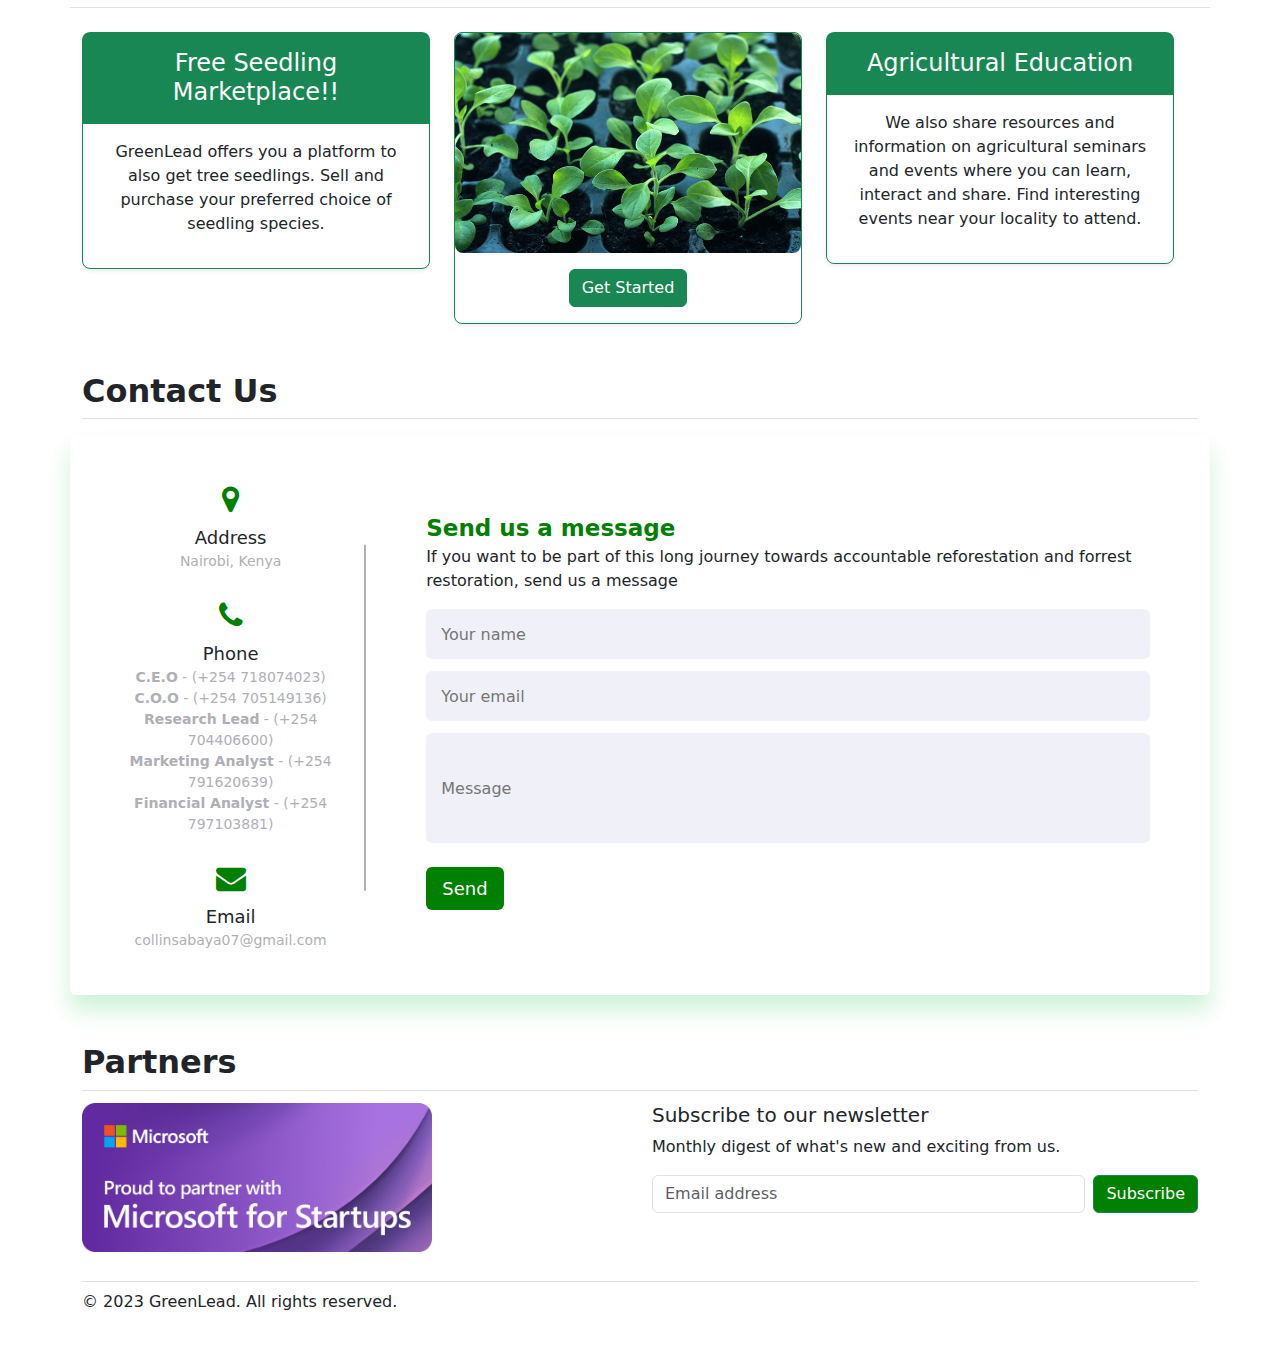
==== commit 72ac6e5a: "alter page content" ====
--- a/index.html
+++ b/index.html
@@ -78,7 +78,7 @@
                   </h1>
                   <p >Join Greenlead and be part of a revolutionary mission to save our planet. Experience a self-funding ecosystem where
                     tree-planting groups thrive, turning their efforts into valuable carbon offsets. 
-                    Together, we can make a difference and create a greener future for generations to come. 
+
                      See our latest updates on tree planting activities by various groups in Kenya, 
                      our approach in incentivizing their carbon offset activities, our advanced analytics on sustainable 
                      tree-planting practices and how we connect you to your preferred choice of seedlings.
@@ -99,9 +99,9 @@
                 <div class="card-body">
                   <h4 id="title" class="card-title mb-2"></h4>
                   <p> <span class=" fw-bold releaf1">GreenLead</span> offers the platform to hold environmental groups accountable in their tree planting initiatives by monitoring
-                    their activities and providing regular updates on their tree planting initiative. We strive to incentivize their carbon offsetting efforts by introducing them to the carbon markets, 
-                    earn and trade on the carbon credits they generate. This provides financial incentives for their reforestation & afforestation activities and as project developers you can generate 
-                    revenue that can be reinvested in sustaining and expanding their reforestation efforts.
+                    your activities and providing regular updates on their tree planting initiative. We strive to incentivize your carbon offsetting efforts by introducing you to the carbon markets, 
+                    earn and trade on the carbon credits you generate. This provides financial incentives for your reforestation & afforestation activities and as project developers you can generate 
+                    revenue that can be reinvested in sustaining and expanding your reforestation efforts.
                      
                   </p>
                   <p>Through our robust reporting system to monitor the ongoing performance of your carbon offset projects, we are able to calculate the estimated carbon sequestration capacity of these trees based on factors such as species, age, and growth rates.
@@ -123,7 +123,7 @@
                 <div>
                   <h3 class="fs-5 fw-bold">Partnerships</h3>
                   <p>Through partnerships, GreenLead accelerates its impact in forestation. By collaborating with organizations, institutions, and industries, we access resources, funding, and wider reach. 
-                    Together, we maximize tree planting, increase carbon offsets, and build a sustainable future. 
+                    
                   </p>                 
                 </div>
               </div>
@@ -133,7 +133,7 @@
                   <h3 class="fs-5 fw-bold">Marketing</h3>
                   <p>
                     Through marketing, GreenLead amplifies its mission of reforestation and carbon offsetting. By raising awareness, attracting potential buyers of carbon offsets,
-                    and showcasing our impact, we drive support, funding, and engagement. Join us in spreading the message and creating a greener world.
+                    and showcasing our impact, we drive support, funding, and engagement. 
                   </p>
                 </div>
               </div>
@@ -209,7 +209,7 @@
             <div class="row flex-lg-row-reverse align-items-center g-5 py-5">
               <div id="reforest" class="col-lg-12">
                 <h2 class=" fw-bold lh-1 mb-3"> 
-                     Lets conduct accountable <span class="releaf">Reforestation & Afforestation</span>  <img src="img/grow2.jpg" alt="" class="bi " width="60" height="47" role="img" >
+                     Lets conduct accountable <span class="releaf">Reforestation</span>  <img src="img/grow2.jpg" alt="" class="bi " width="60" height="47" role="img" >
                 </h2>
                 <p >
                   It is only if the trees we plant reach maturity, then are we going to achieve our main goal of increasing our forest coverage. More often than not, out of all those trees planted
@@ -217,6 +217,76 @@
                   to the mercies and grace of nature for survival. We give this platform to the various groups in tree planting to register and record on their activities by visualizing the progress they make.
                   
                 </p> 
+              </div>
+          
+            </div>
+          </div>
+
+
+           <!-- measured impact -->
+
+           <div class="container " id="hanging-icons">
+            <h2  class="pb-2 border-bottom fw-bold">Imp<span class="root">act</span></h2>
+            <div class="row g-3 py-4">
+
+              <!-- ======= Facts Section ======= -->
+                <section id="facts" class="facts">
+                  <div class="container p-2">
+
+                      <p>GreenLead's impact is driven by empowering reforestation efforts and fostering a sustainable future for our planet through collective action. </p>
+
+                    <div class="row no-gutters">
+                      
+                      <div class="col-lg-3 col-md-6 d-md-flex align-items-md-stretch" data-aos="fade-up" data-aos-delay="100">
+                        <div class="count-box">
+                          <i class="bi bi-journal-richtext"></i>
+                          <span>20</span>
+                          <p><strong>Registered Groups</strong></p>
+                        </div>
+                      </div>
+
+                      <div class="col-lg-3 col-md-6 d-md-flex align-items-md-stretch" data-aos="fade-up">
+                        <div class="count-box">
+                         
+                          <span>5000000</span>
+                          <p><strong>Trees Planted</strong> by registered groups</p>
+                        </div>
+                      </div>
+
+
+                      <div class="col-lg-3 col-md-6 d-md-flex align-items-md-stretch" data-aos="fade-up" data-aos-delay="200">
+                        <div class="count-box">
+                          <i class="bi bi-headset"></i>
+                          <span>4500000</span>
+                          <p><strong>Trees Accounted</strong> for by the goups</p>
+                        </div>
+                      </div>
+
+                      <div class="col-lg-3 col-md-6 d-md-flex align-items-md-stretch" data-aos="fade-up" data-aos-delay="300">
+                        <div class="count-box">
+                          <i class="bi bi-people"></i>
+                          <span >90%</span>
+                          <p><strong>Accountability score</strong> for all groups</p>
+                        </div>
+                      </div>
+
+                    </div>
+
+                  </div>
+
+                </section> 
+                
+         
+            </div>
+          </div>
+
+ 
+
+          <!-- why register with us -->
+
+          <div style="background-color: white;" id="hero" class="container col-xxl-8 ">
+            <div class="row flex-lg-row-reverse align-items-center g-4 py-4">
+              <div id="reforest" class="col-lg-12">
 
                 <h3 class=" fw-bold lh-1 mb-3"> 
                   Why register with us<span class="releaf"></span>  <img src="img/money12.jpg" alt="" class="bi " width="100" height="57" role="img" >
@@ -236,14 +306,12 @@
                   <a class="btn btn-success px-4 me-md-2" href="html/main.html">Join Us</a>    
                 </div>
               </div>
-              <!-- <div class="col-10 col-sm-8 col-lg-5">
-                <img src="assets/save5.jpg" class="d-block mx-lg-auto img-fluid" alt="" width="900" height="800" >
-              </div> -->
-            </div>
-          </div>
-
-
-          <div class="container">
+          
+            </div>
+          </div>
+
+
+          <div class="container mt-4">
             <div class="row">
               <h2  class="pb-2 border-bottom fw-bold">Agri<span class="root">culture</span></h2>  
               <div class="row row-cols-1 row-cols-md-3 mb-3 text-center mt-2 py-2">
--- a/index.css
+++ b/index.css
@@ -56,6 +56,54 @@
     font-size: 33px;
     font-family: 'Lucida Sans', 'Lucida Sans Regular', 'Lucida Grande', 'Lucida Sans Unicode', Geneva, Verdana, sans-serif;
   }
+
+
+   /*--------------------------------------------------------------
+# Facts
+--------------------------------------------------------------*/
+.facts {
+  padding-bottom: 30px;
+  box-shadow: green 0px 5px 15px;
+  ;
+}
+
+.facts .count-box {
+  padding: 10px;
+  width: 100%;
+}
+
+
+.facts .count-box span {
+  font-size: 48px;
+  line-height: 40px;
+  font-weight: 700;
+  color: green;
+  margin-left: 20px;
+}
+
+.facts .count-box p {
+  padding: 15px 0 0 0;
+  margin: 0 0 0 20px;
+  font-family: "Raleway", sans-serif;
+  font-size: 14px;
+  color: #122f57;
+}
+
+.facts .count-box a {
+  font-weight: 600;
+  display: block;
+  margin-top: 20px;
+  color: #122f57;
+  font-size: 15px;
+  font-family: "Poppins", sans-serif;
+  transition: ease-in-out 0.3s;
+}
+
+.facts .count-box a:hover {
+  color: #1f5297;
+}
+
+
 
 
 
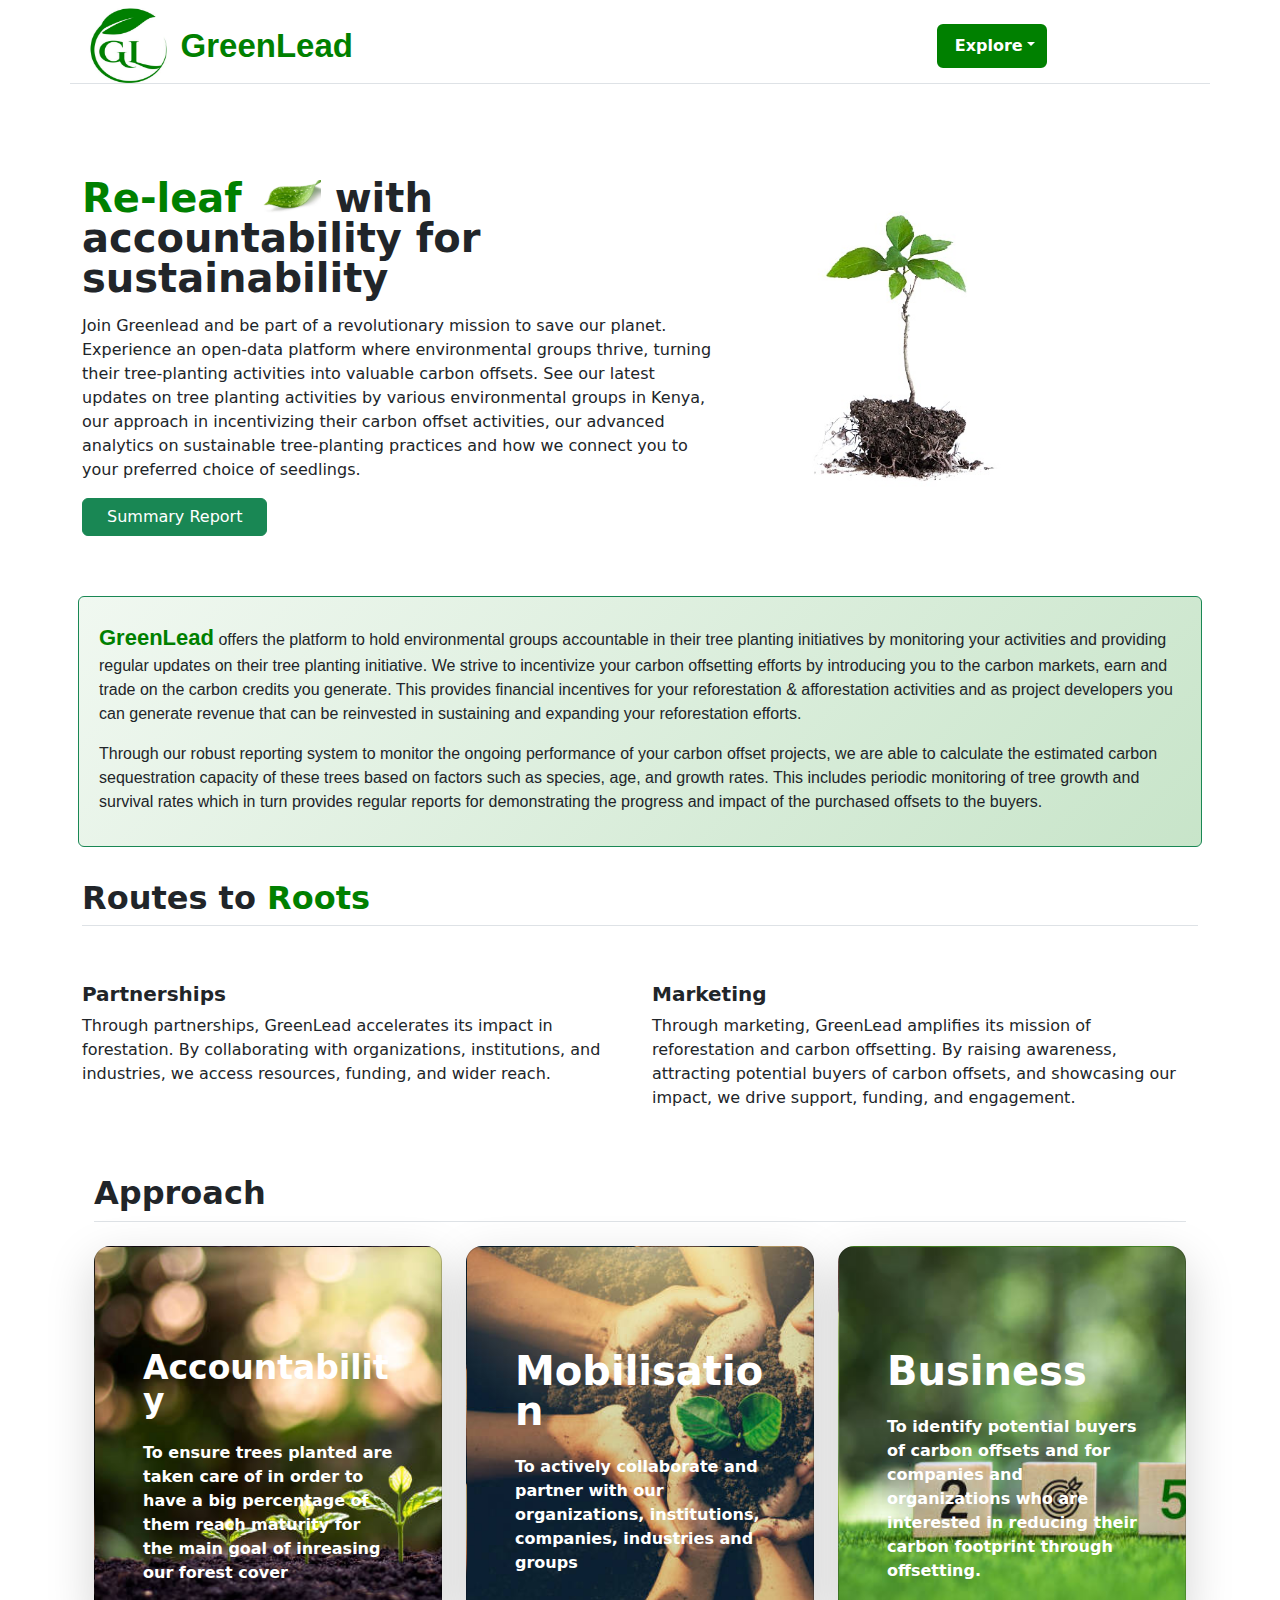
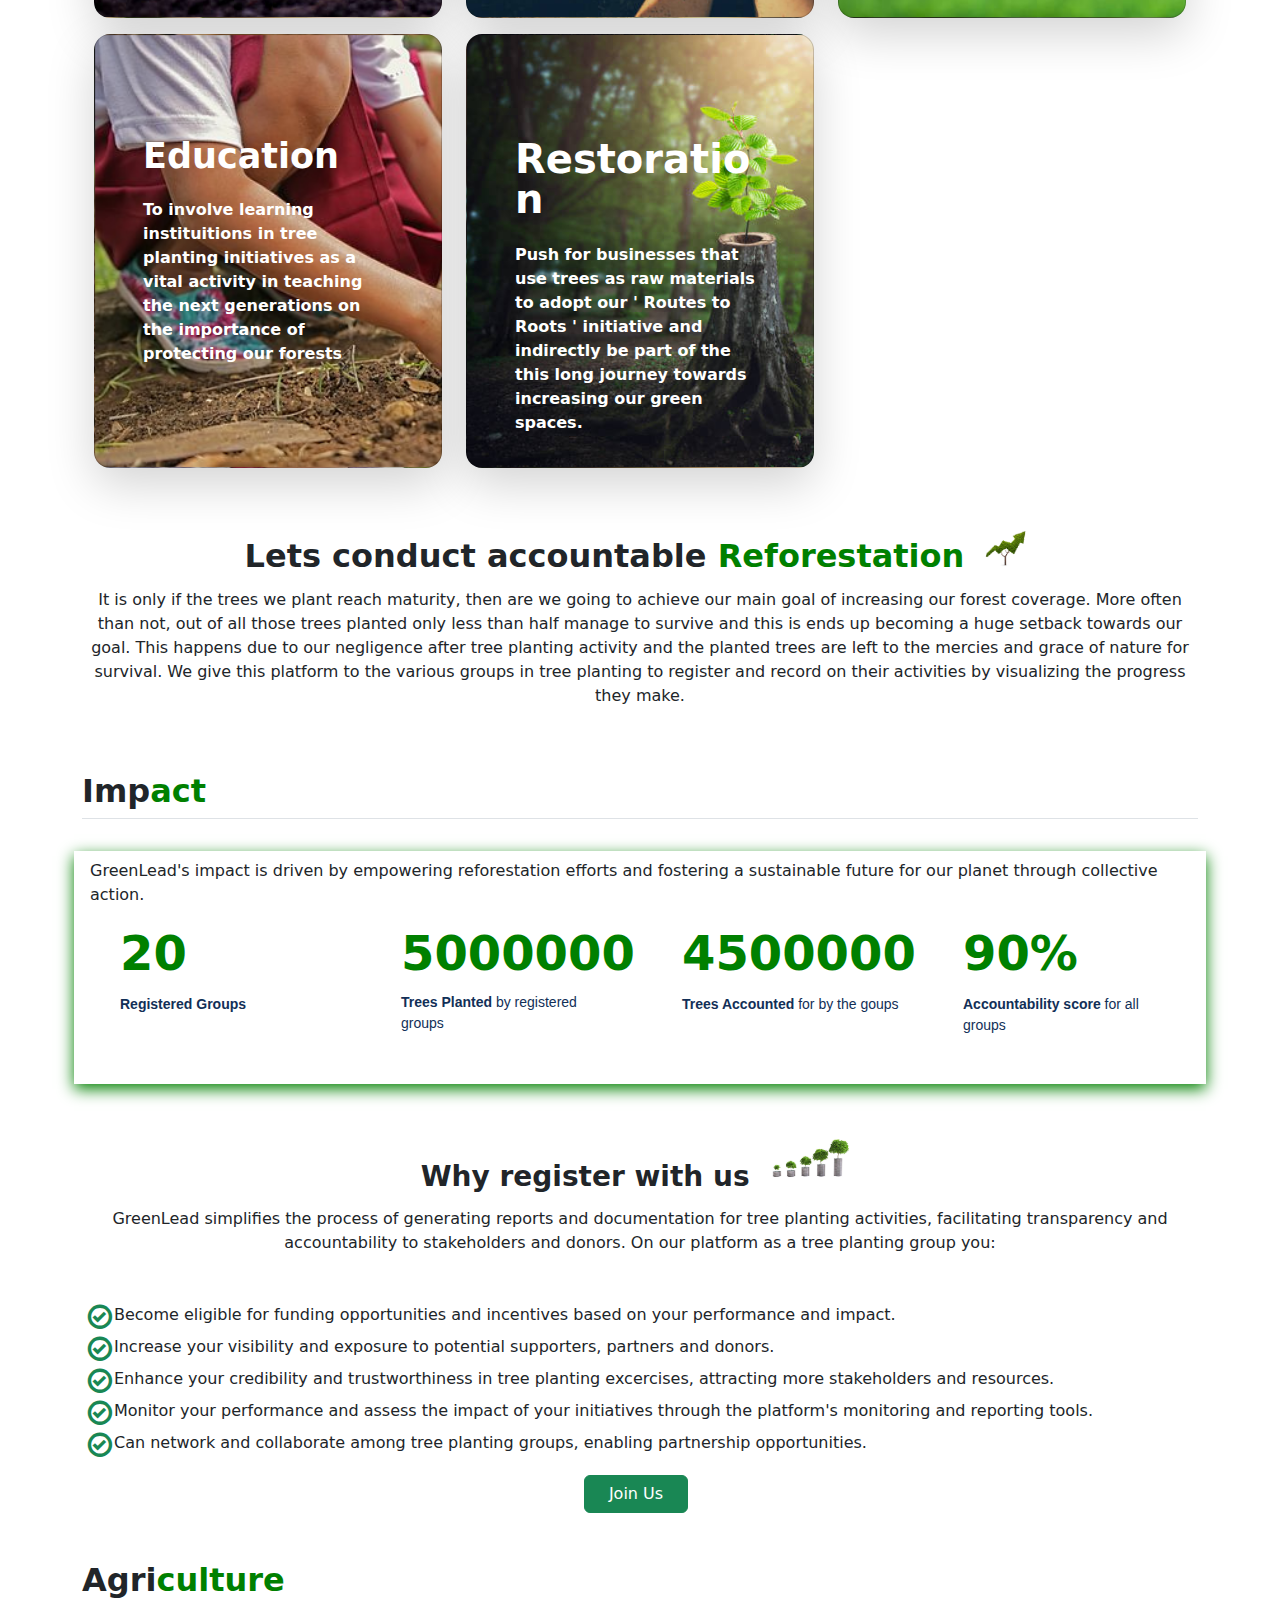
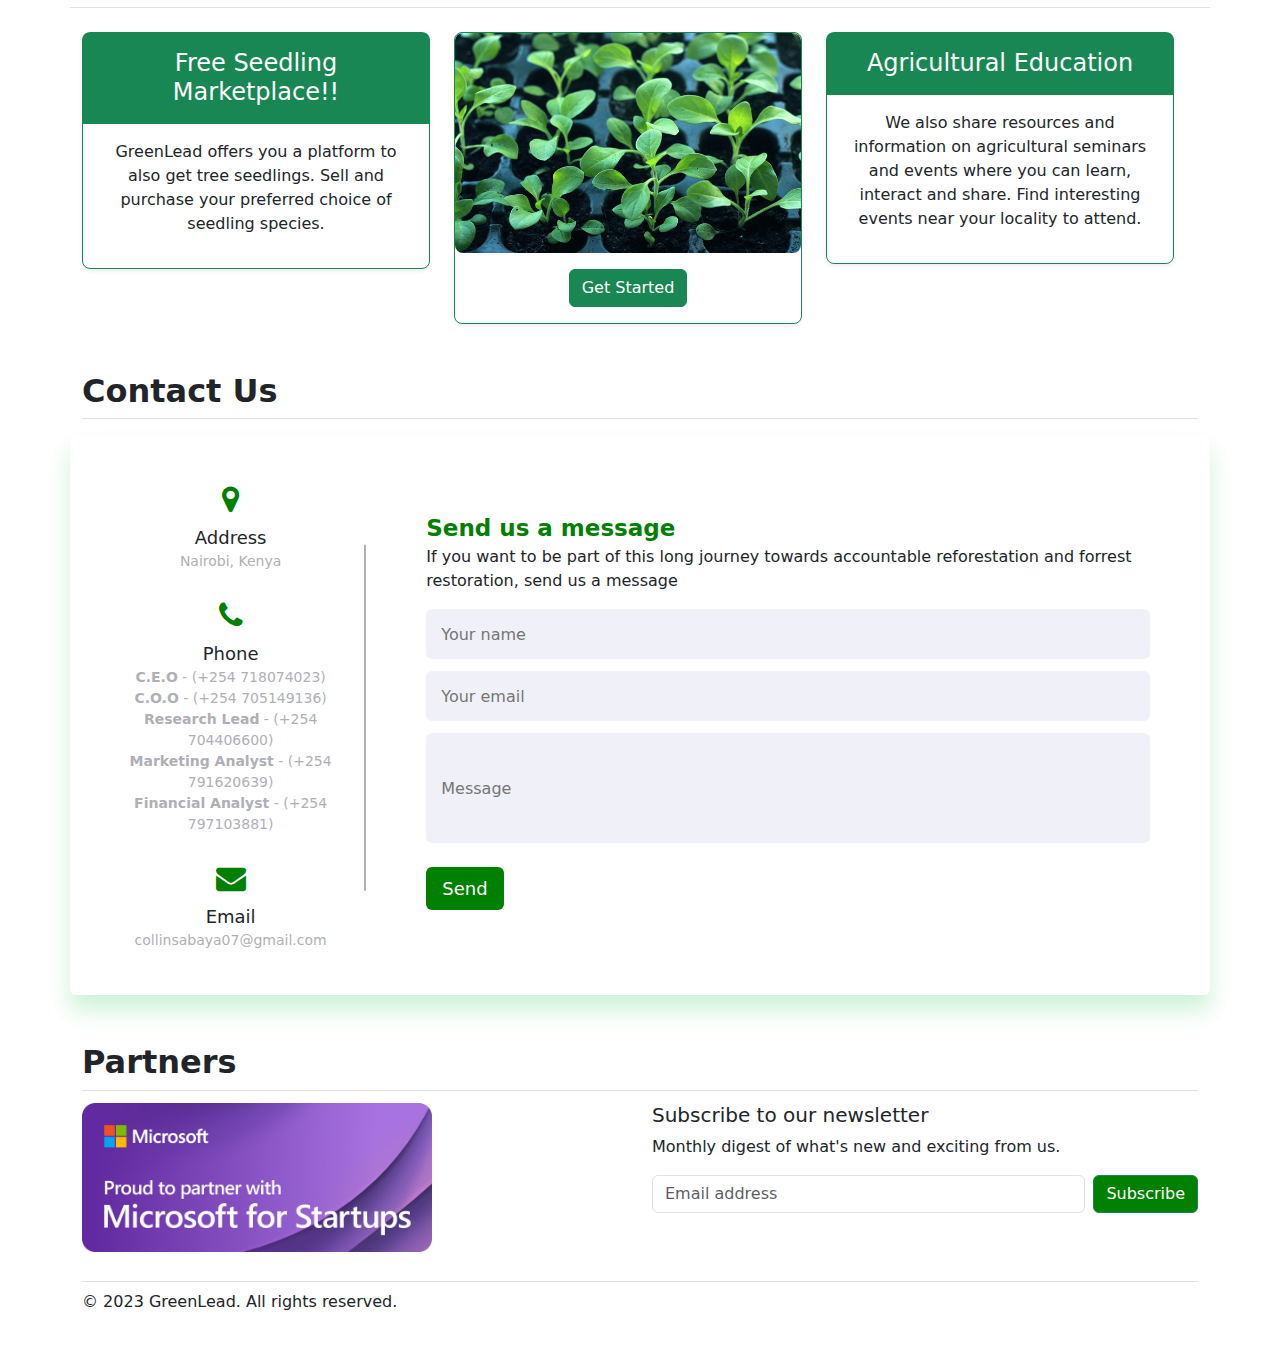
==== commit 38bf60da: "update design" ====
--- a/index.html
+++ b/index.html
@@ -76,10 +76,9 @@
                   <h1 class=" fw-bold lh-1 mb-3"> 
                     <span class="releaf">Re-leaf</span>  <img src="img/leaff.jpg" alt="" class="bi mt-4" width="65" height="37" role="img" > with accountability for sustainability
                   </h1>
-                  <p >Join Greenlead and be part of a revolutionary mission to save our planet. Experience a self-funding ecosystem where
-                    tree-planting groups thrive, turning their efforts into valuable carbon offsets. 
-
-                     See our latest updates on tree planting activities by various groups in Kenya, 
+                  <p >Join Greenlead and be part of a revolutionary mission to save our planet. Experience an open-data platform where
+                    environmental groups thrive, turning their tree-planting activities into valuable carbon offsets. 
+                     See our latest updates on tree planting activities by various environmental groups in Kenya, 
                      our approach in incentivizing their carbon offset activities, our advanced analytics on sustainable 
                      tree-planting practices and how we connect you to your preferred choice of seedlings.
                     </p>
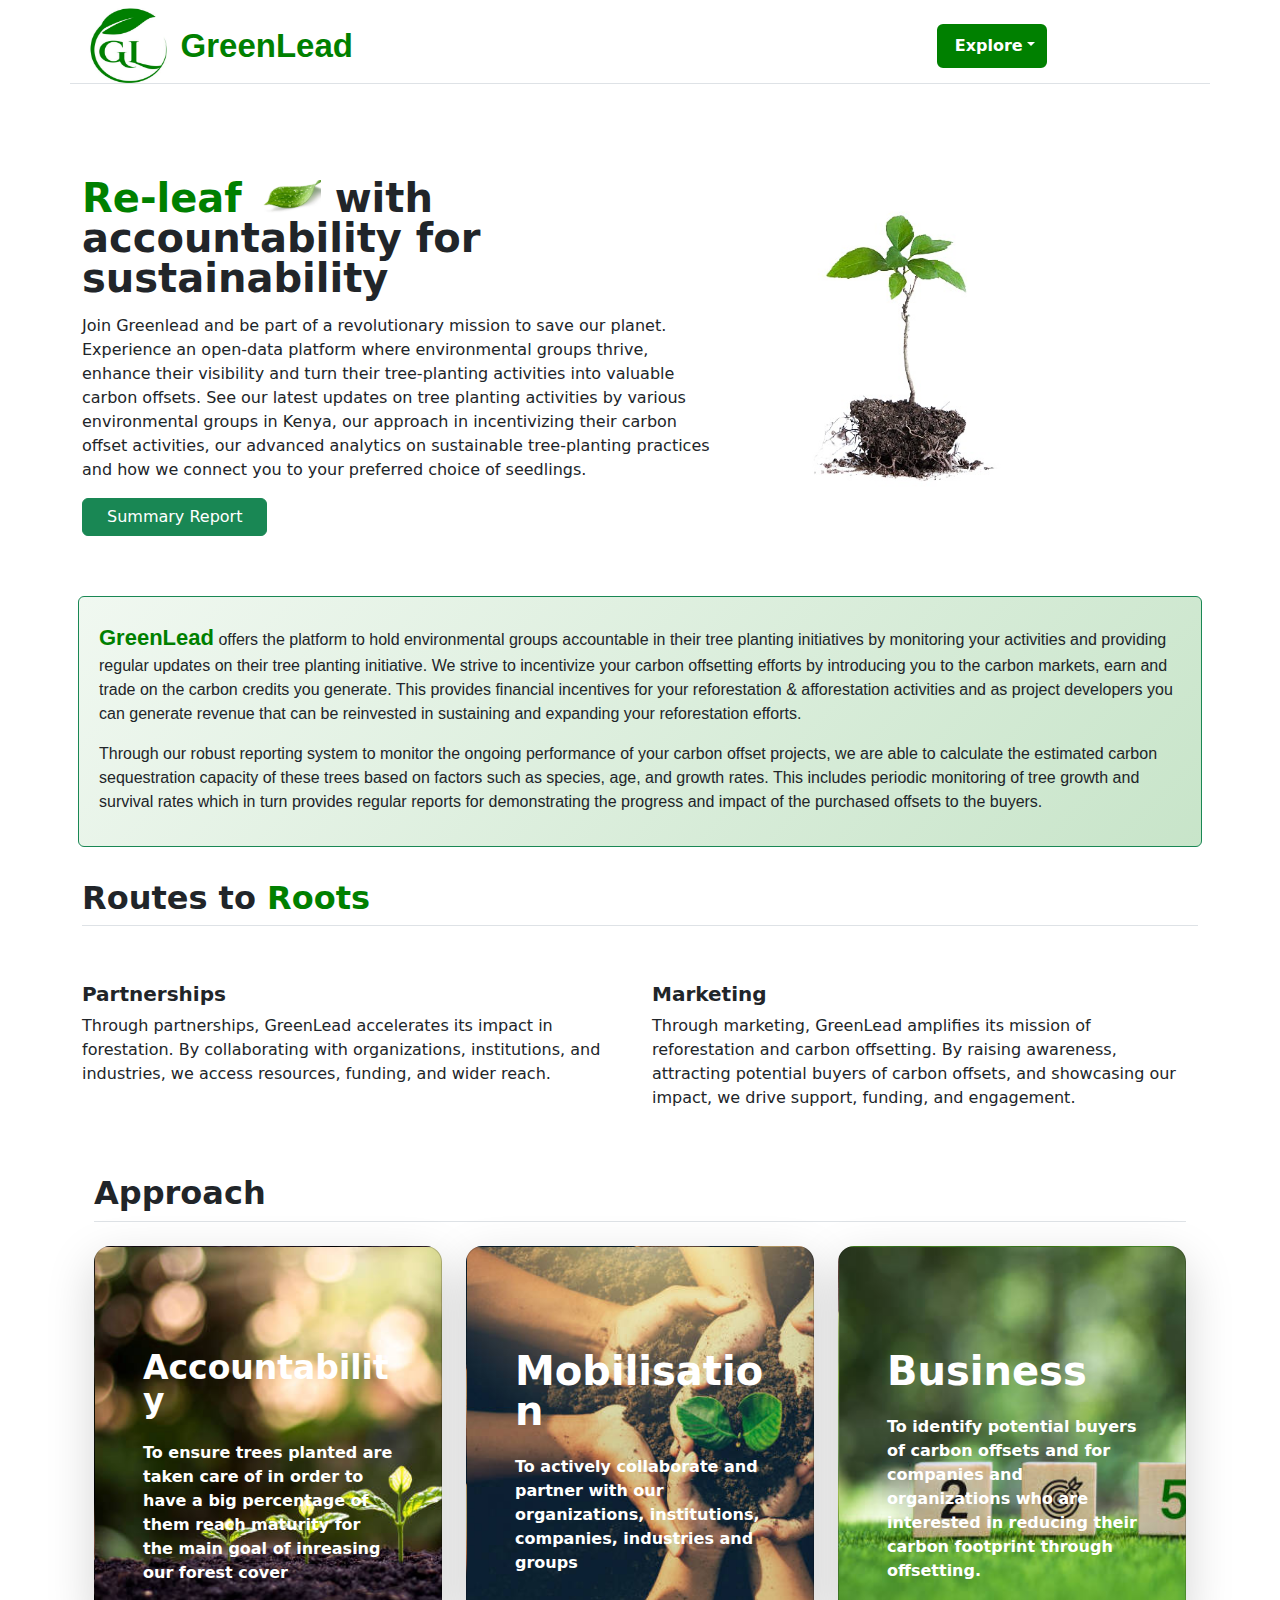
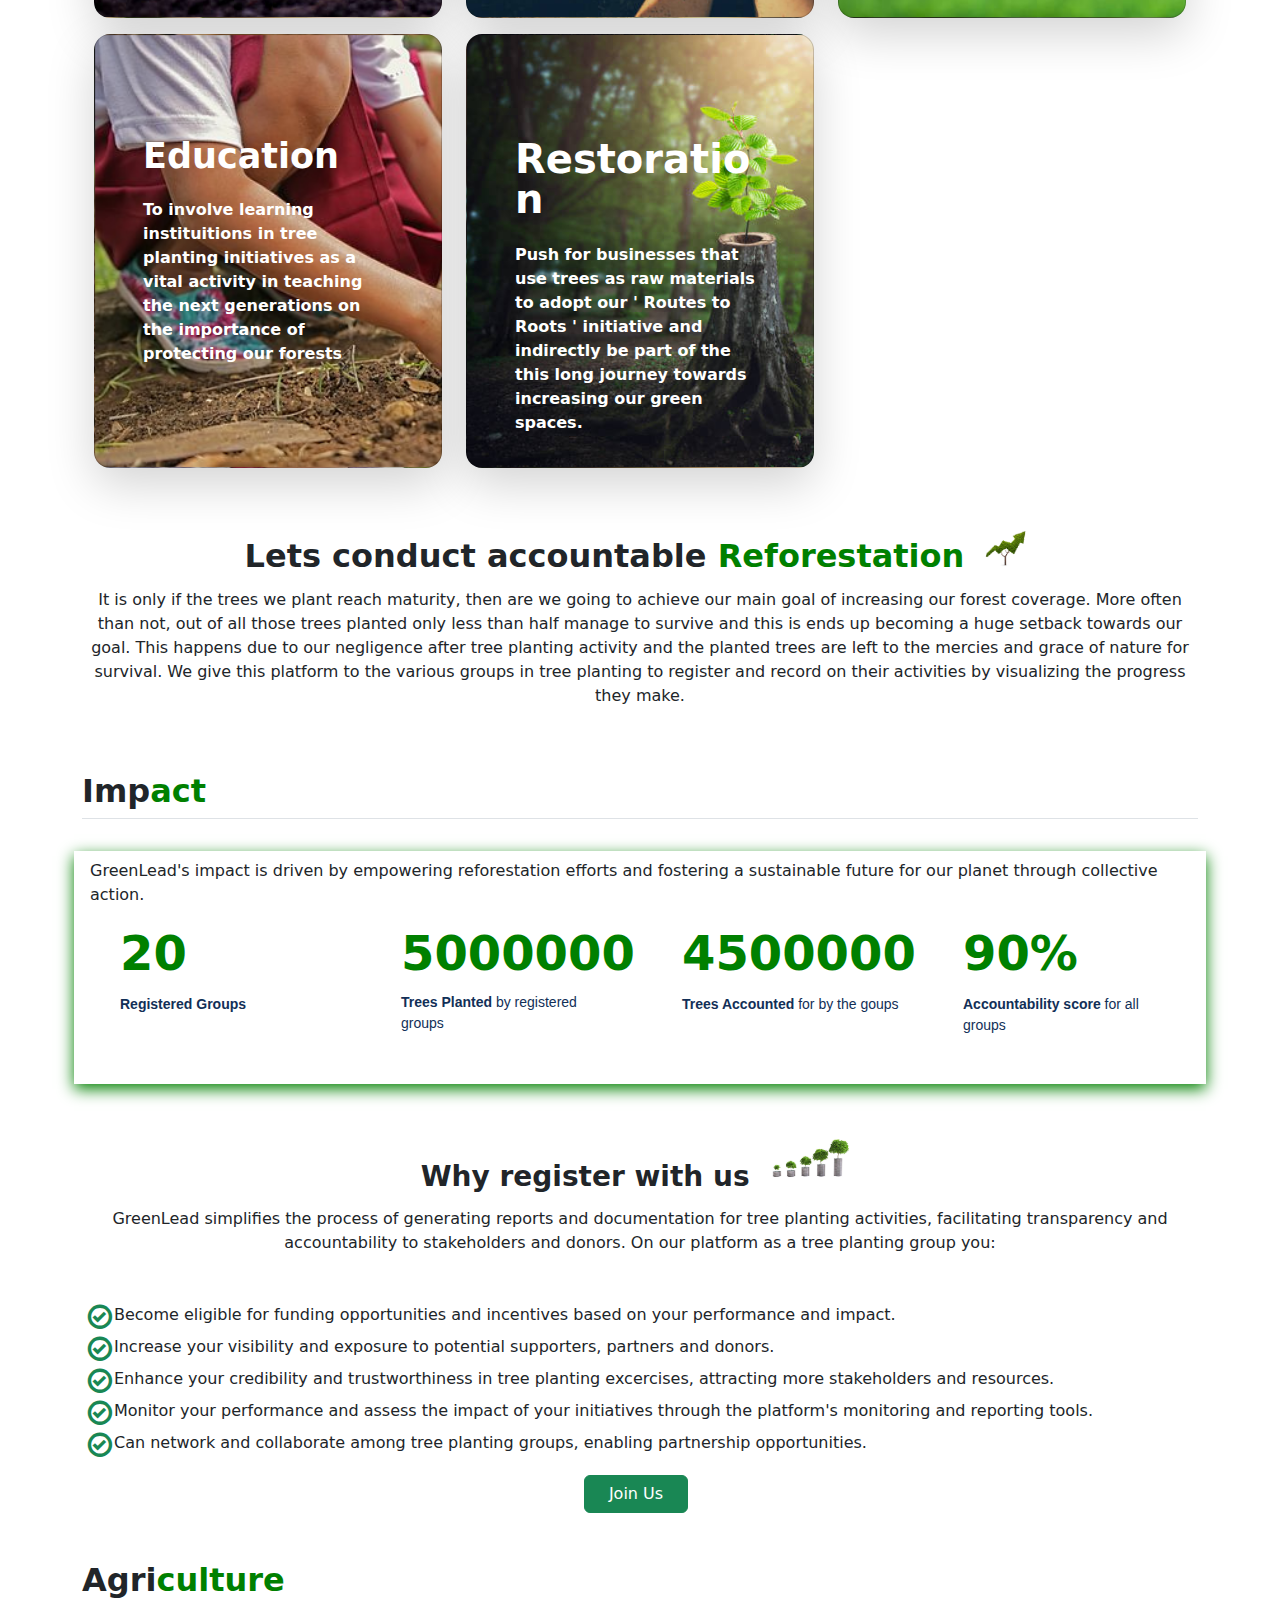
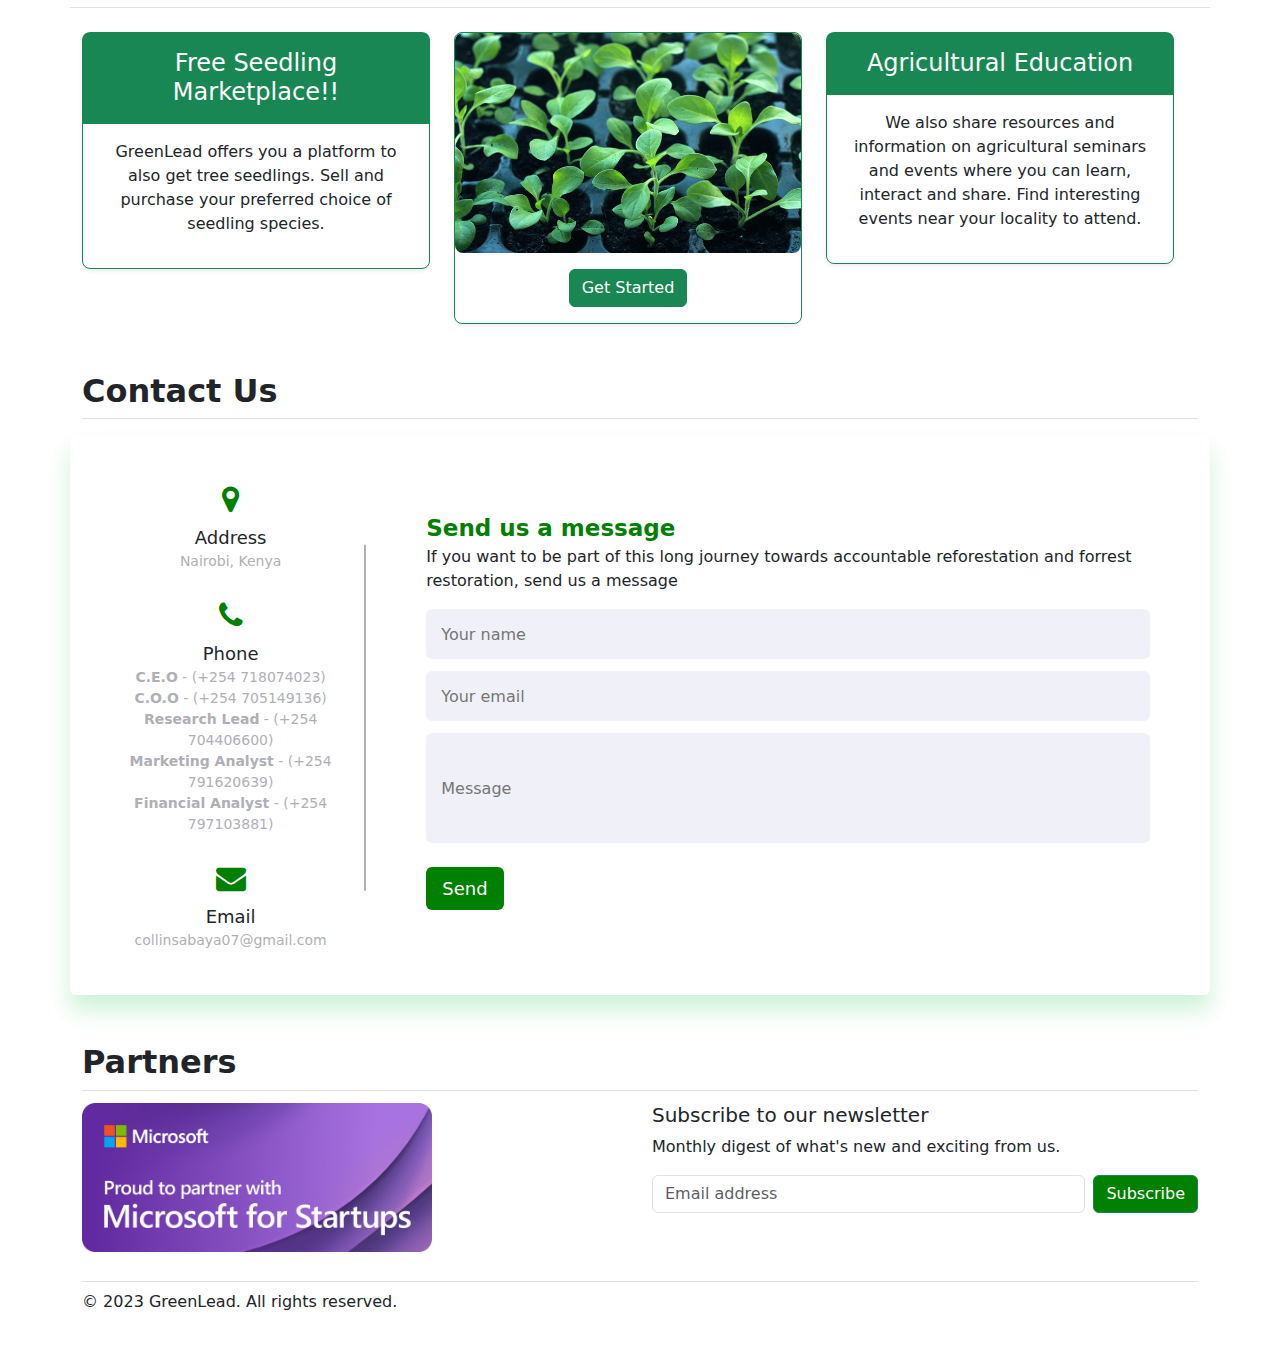
==== commit 3e4922ba: "hero section" ====
--- a/index.html
+++ b/index.html
@@ -77,7 +77,7 @@
                     <span class="releaf">Re-leaf</span>  <img src="img/leaff.jpg" alt="" class="bi mt-4" width="65" height="37" role="img" > with accountability for sustainability
                   </h1>
                   <p >Join Greenlead and be part of a revolutionary mission to save our planet. Experience an open-data platform where
-                    environmental groups thrive, turning their tree-planting activities into valuable carbon offsets. 
+                    environmental groups thrive, enhance their visibility and turn their tree-planting activities into valuable carbon offsets. 
                      See our latest updates on tree planting activities by various environmental groups in Kenya, 
                      our approach in incentivizing their carbon offset activities, our advanced analytics on sustainable 
                      tree-planting practices and how we connect you to your preferred choice of seedlings.
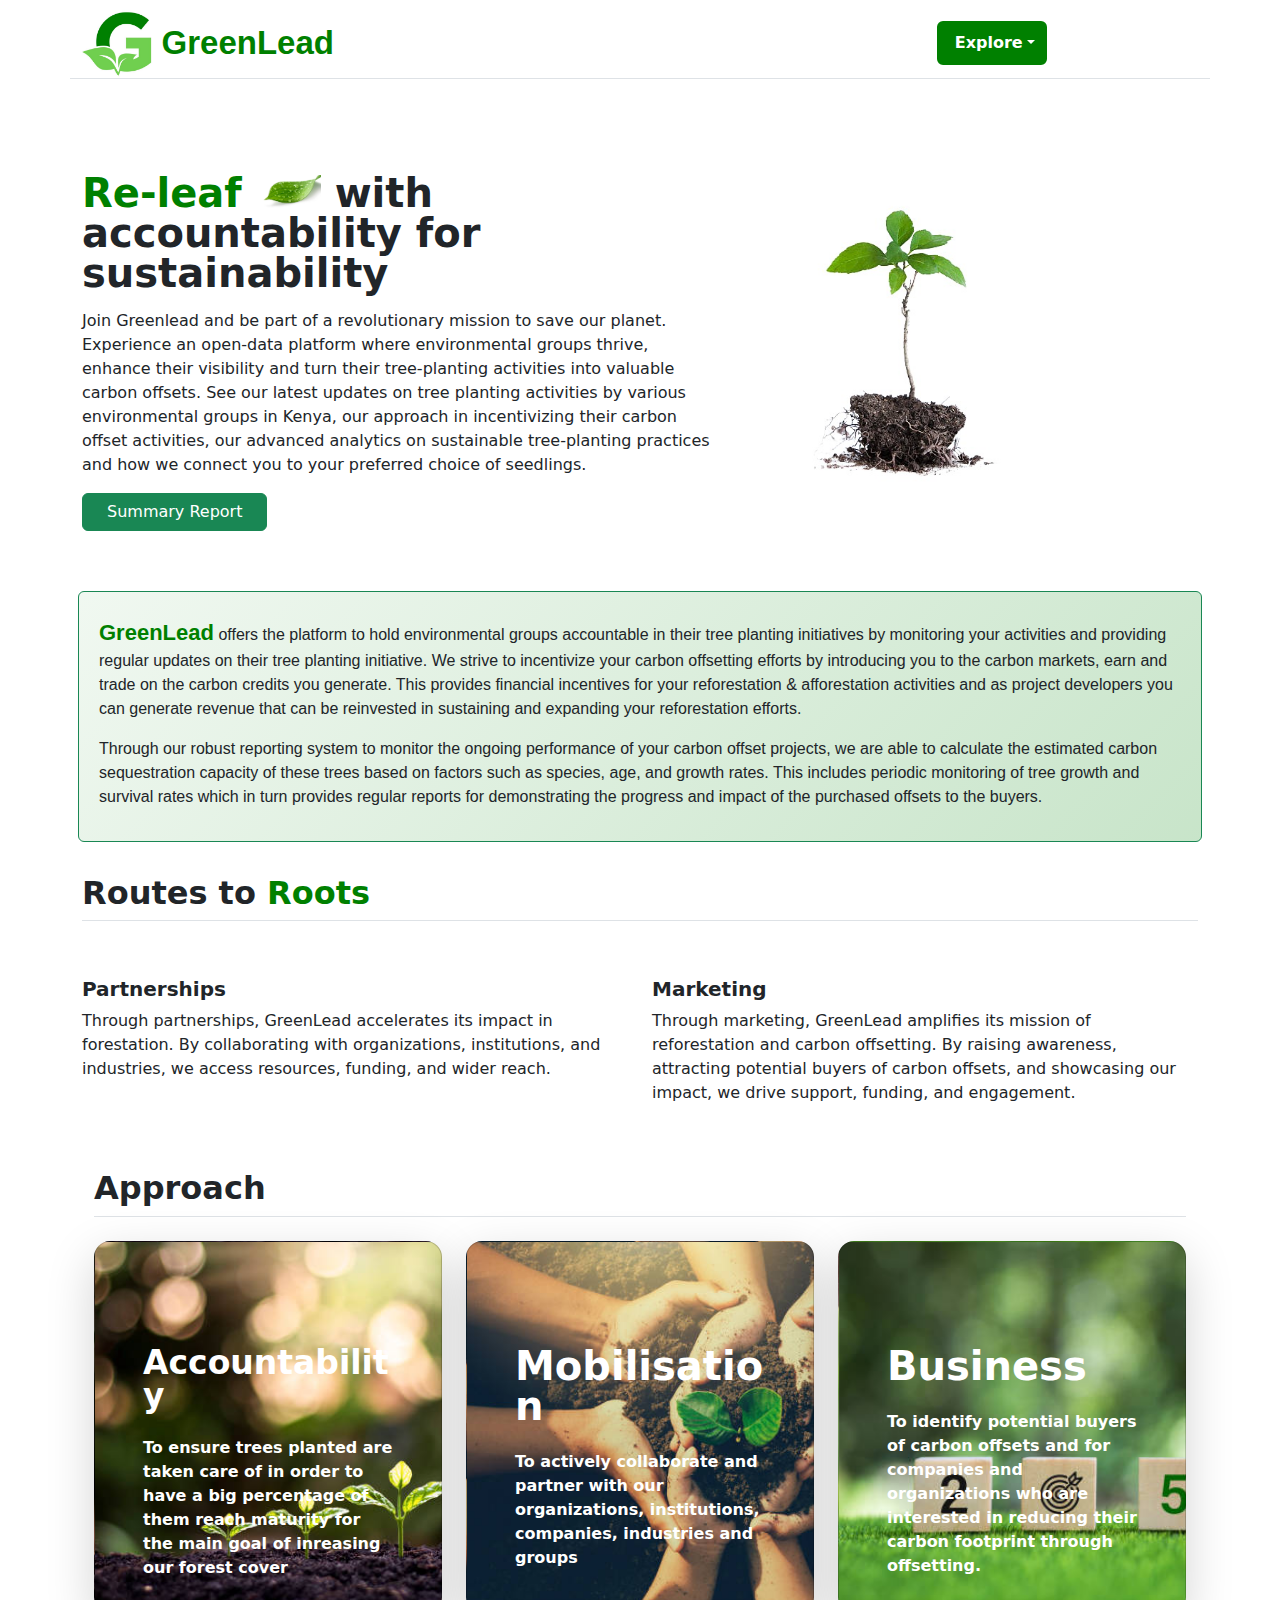
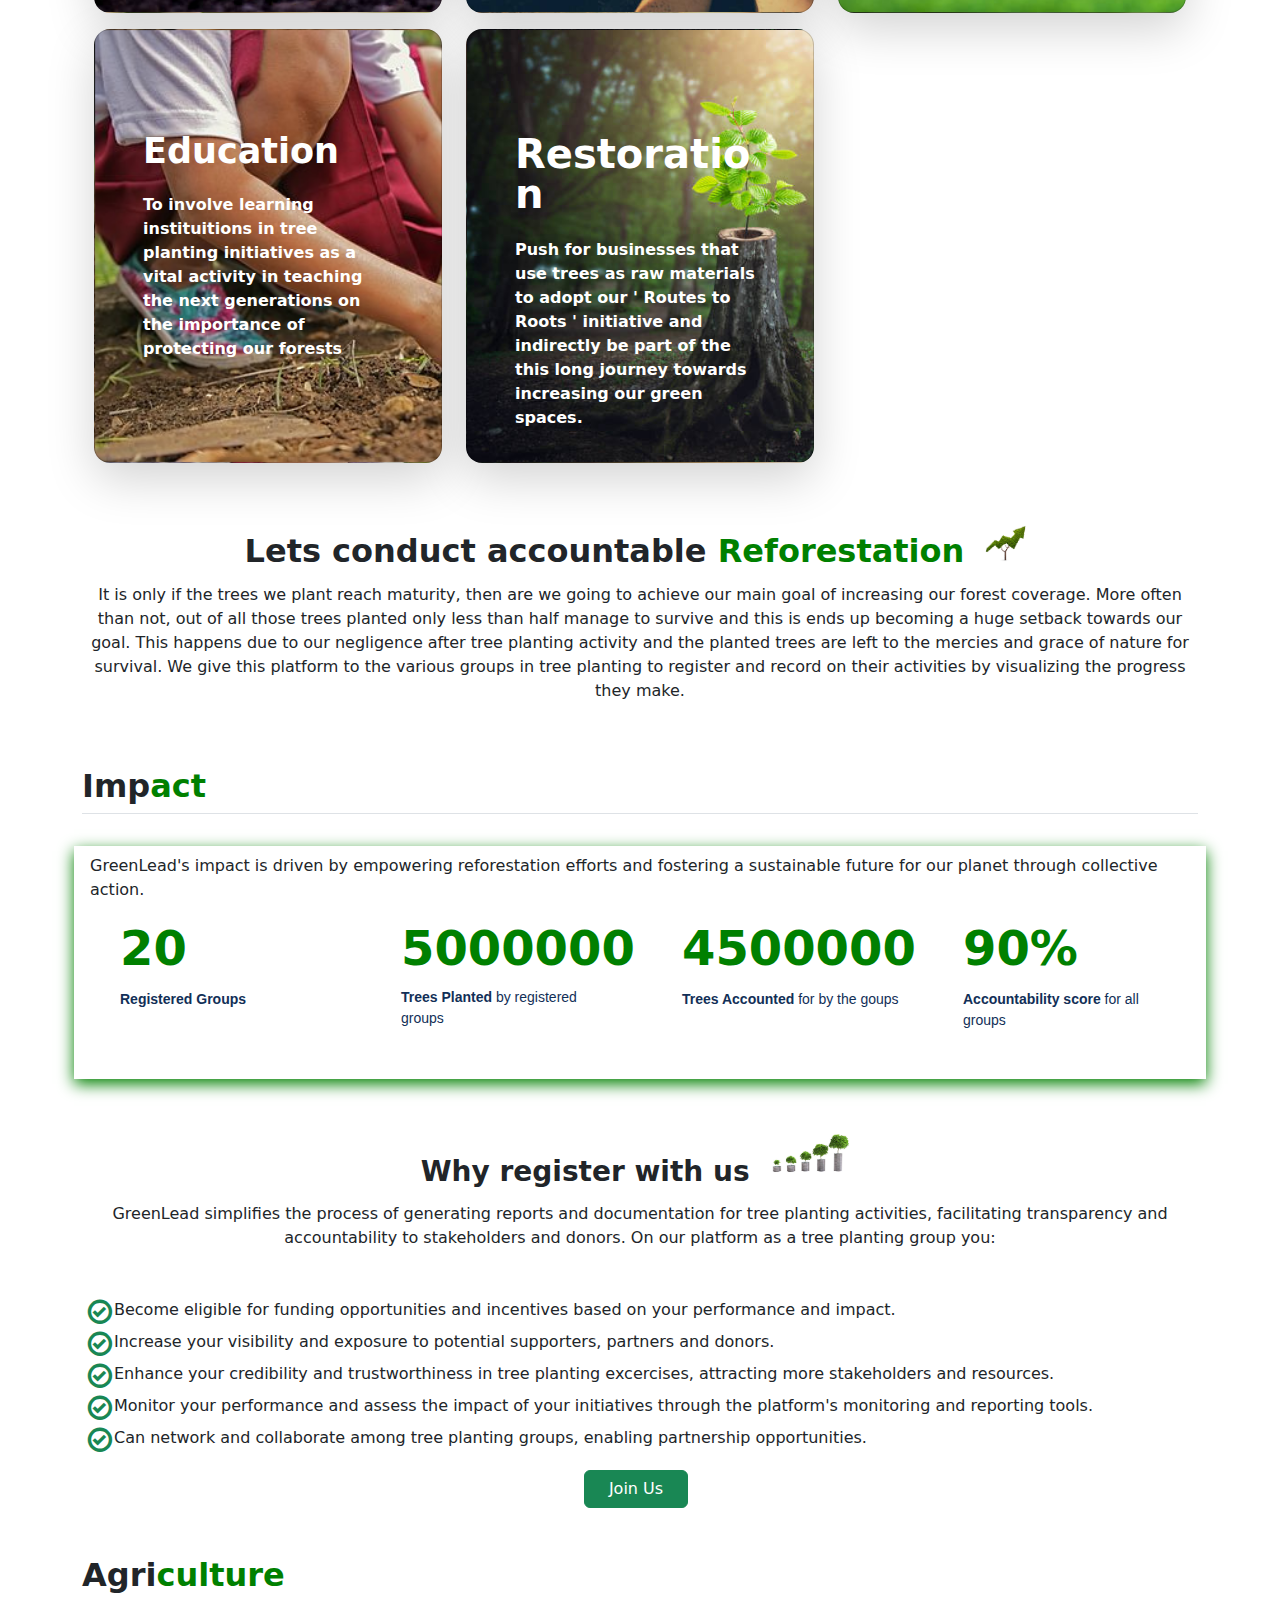
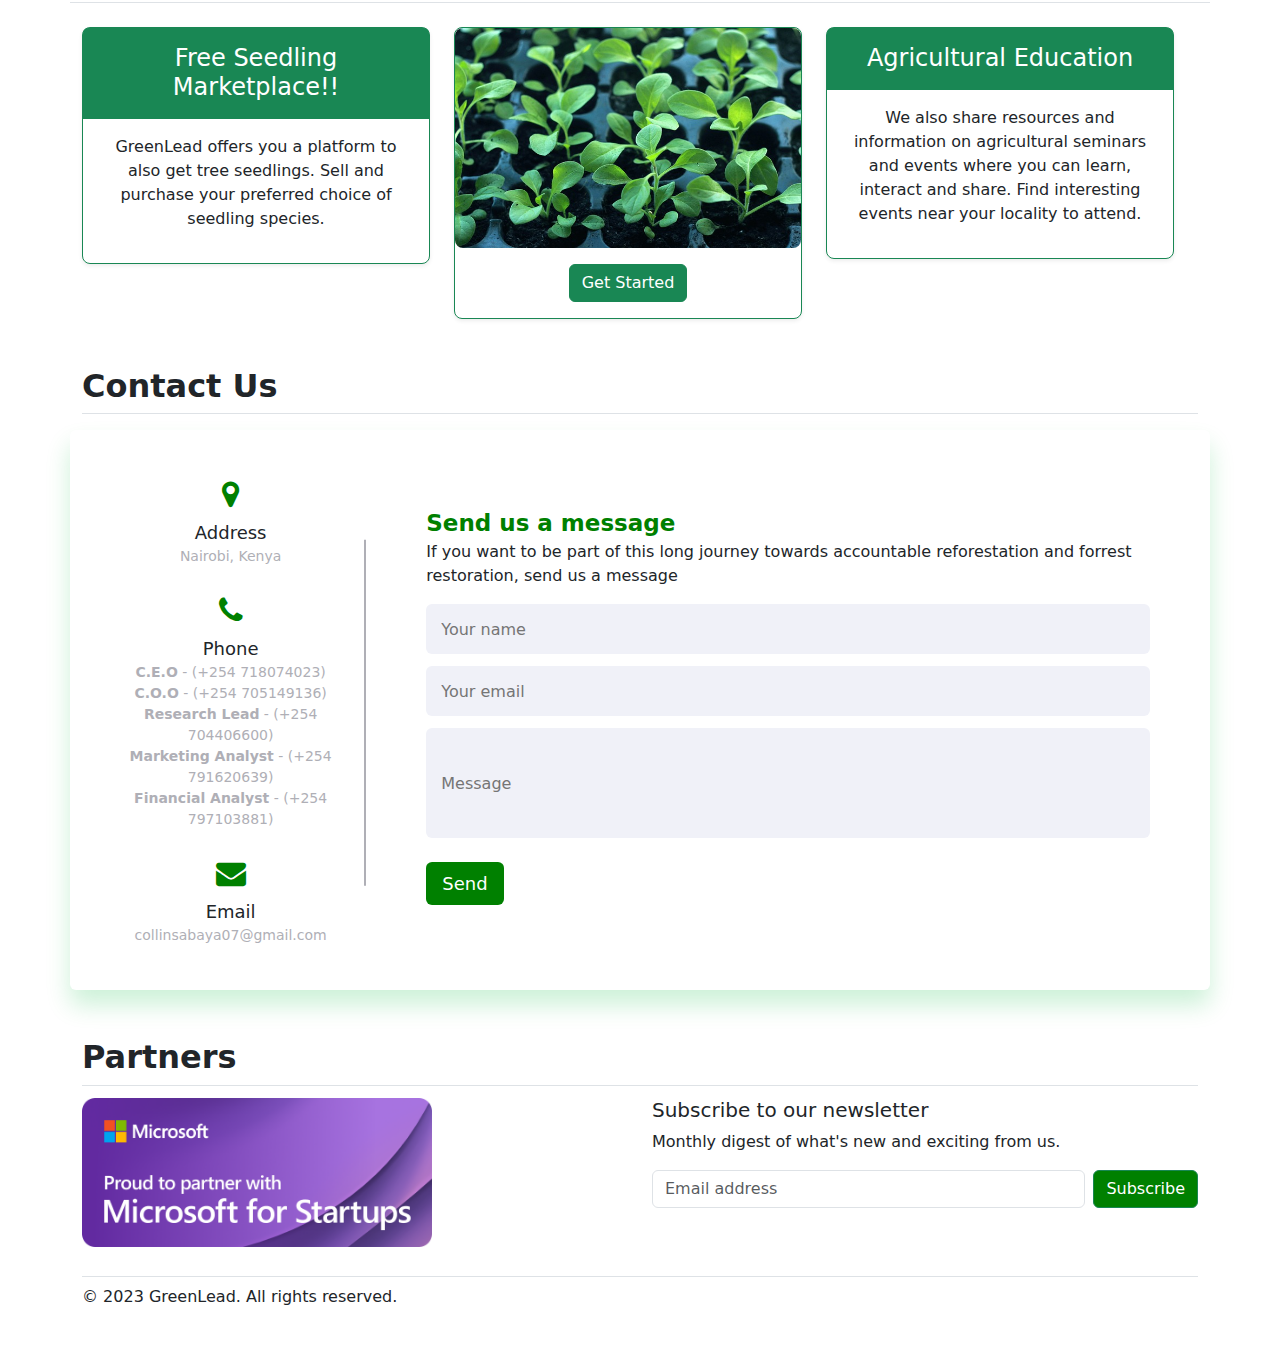
==== commit 576cbf04: "update logo" ====
--- a/index.html
+++ b/index.html
@@ -24,7 +24,7 @@
          <nav class="navbar navbar-expand-lg" id="navigation" >
             <div class="container border-bottom">
               <a href="index.html" class="d-flex align-items-center col-md-3 mb-2 mb-md-0 text-dark text-decoration-none">
-                <img id="logo-img" src="img/greenlg1.jpg" alt="" class="bi me-2" width="85" height="75" role="img" >
+                <img id="logo-img" src="img/GL1.jpg" alt="" class="bi me-1" width="70" height="70" role="img" >
               <span id="logo" class="">GreenLead</span>
             </a>
               
--- a/index.css
+++ b/index.css
@@ -498,13 +498,13 @@
    @media only screen and (max-width: 600px) {
   
     #logo{
-       font-size: 25px;
-   
-    }
-    #logo-img{
-     height: 55px;
-     width: 55px;
-    }
+      font-size: 21px;
+  
+   }
+   #logo-img{
+    height: 46px;
+    width: 46px;
+   }
 }
 
 
